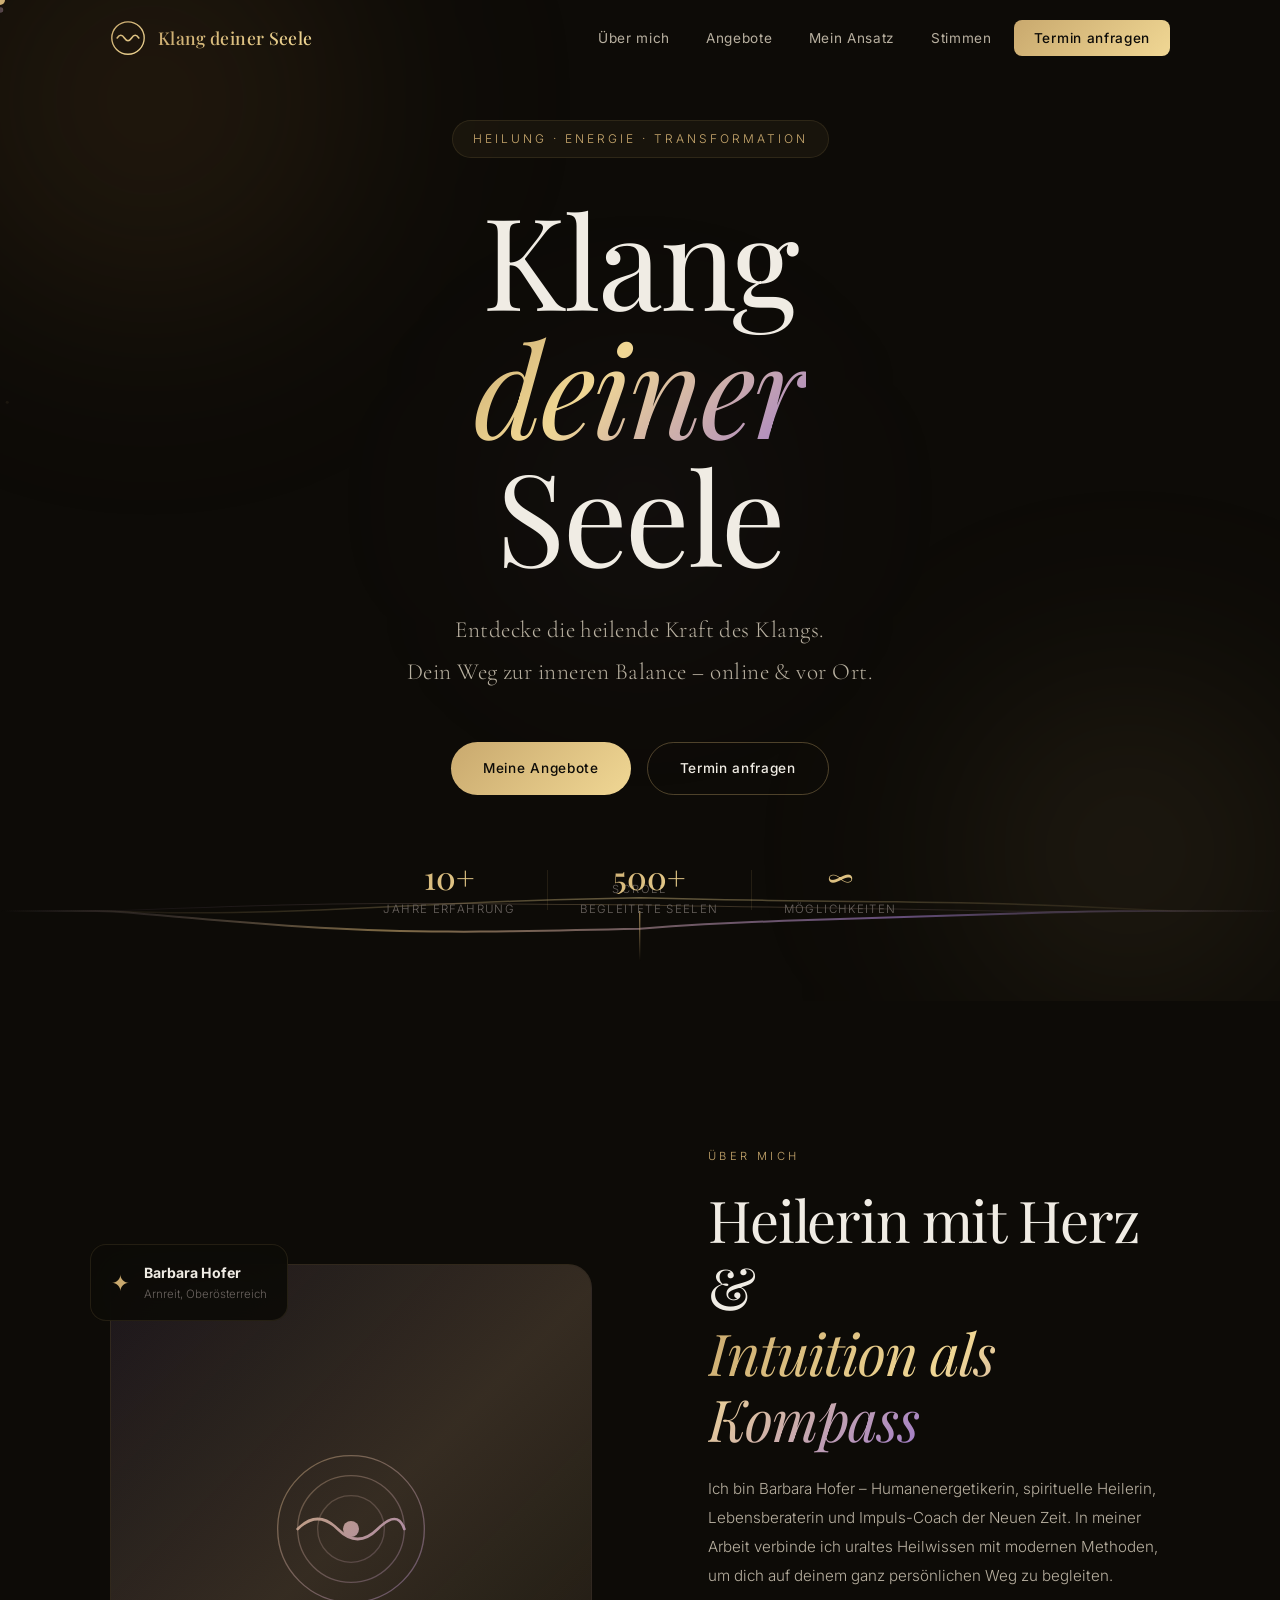
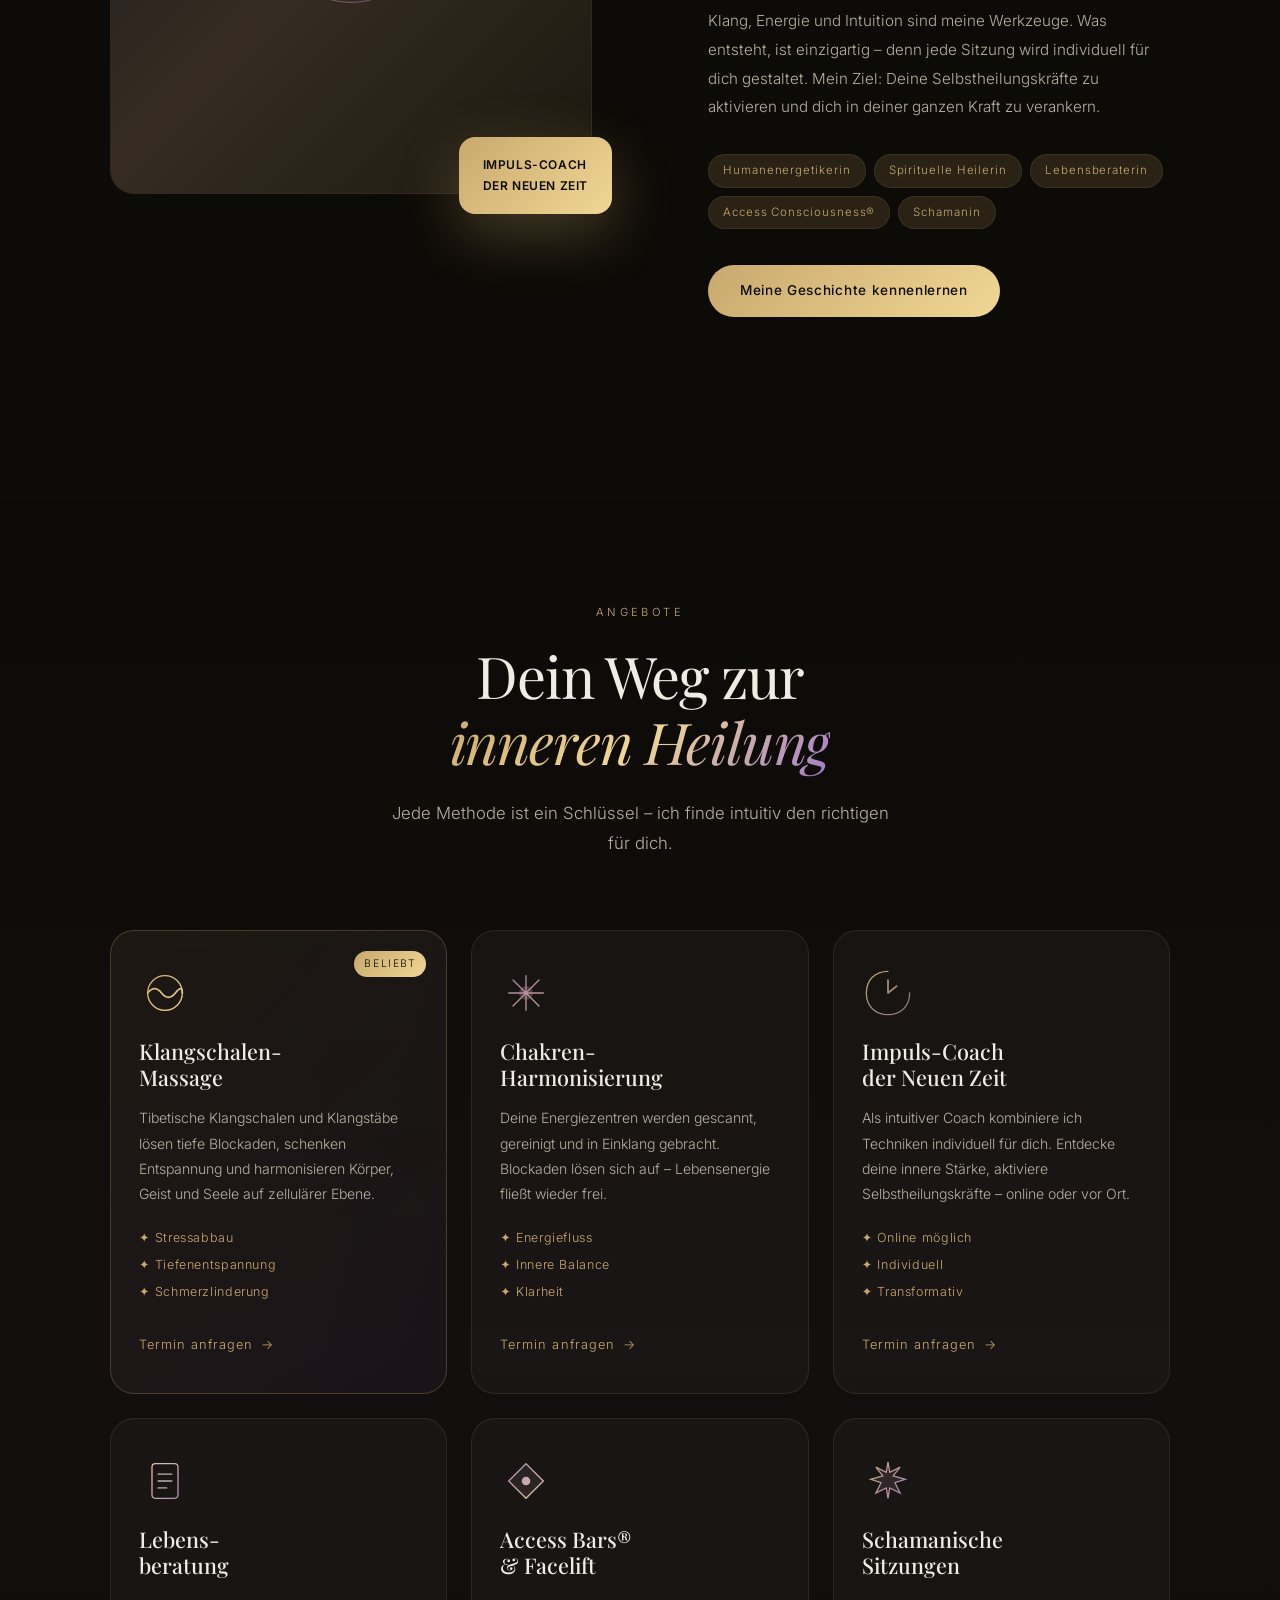
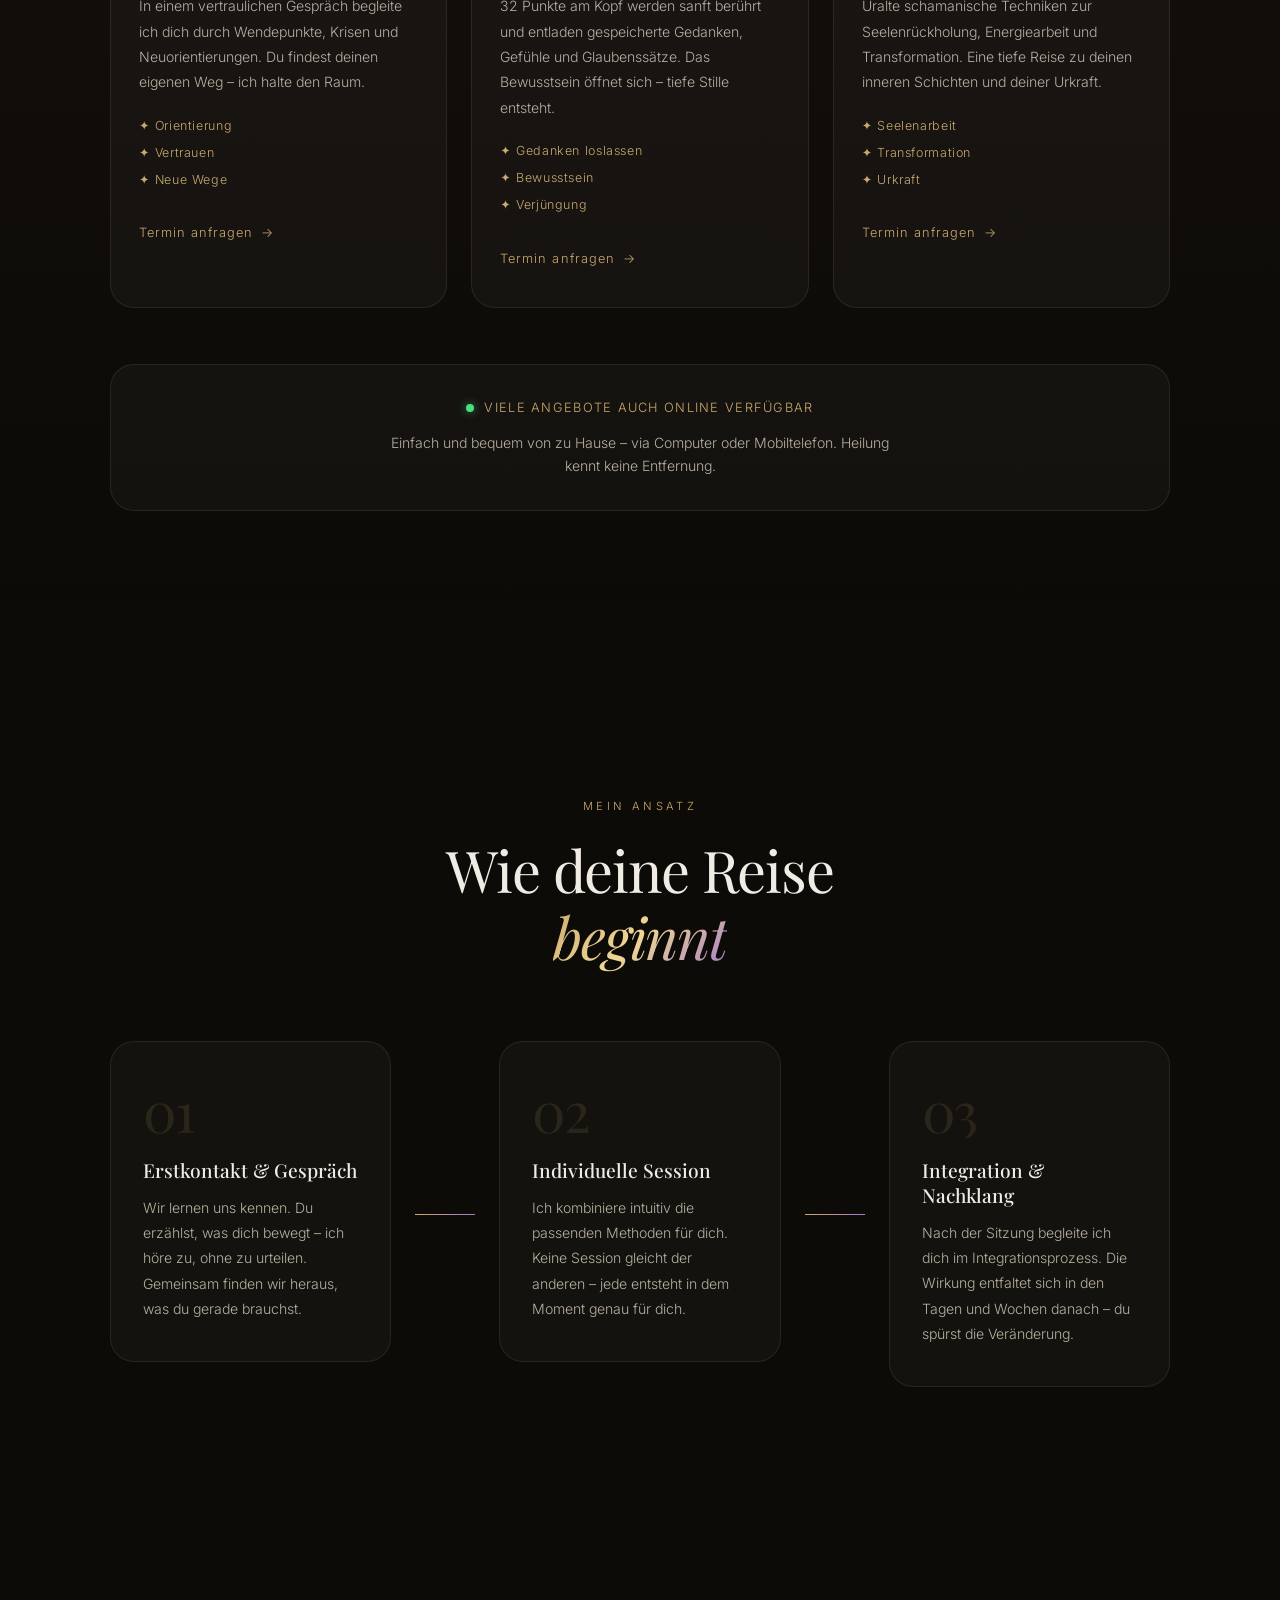
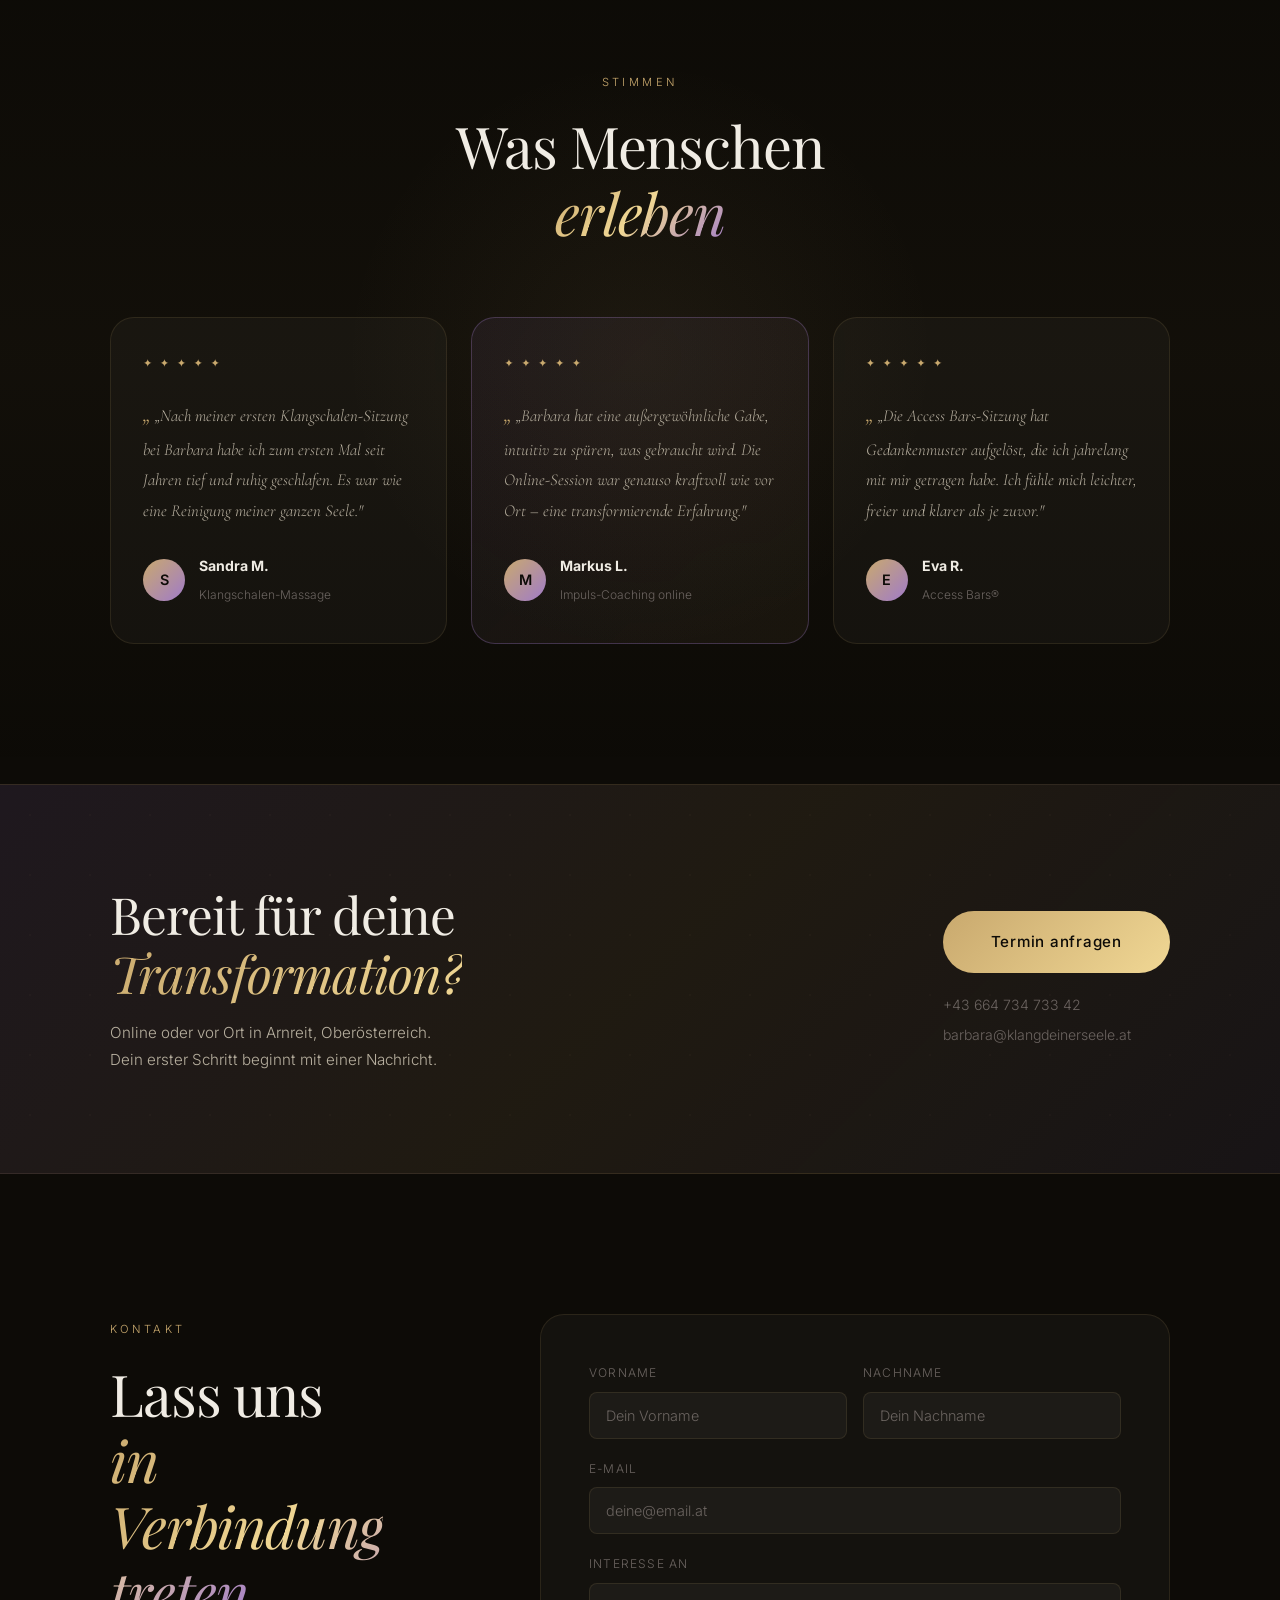
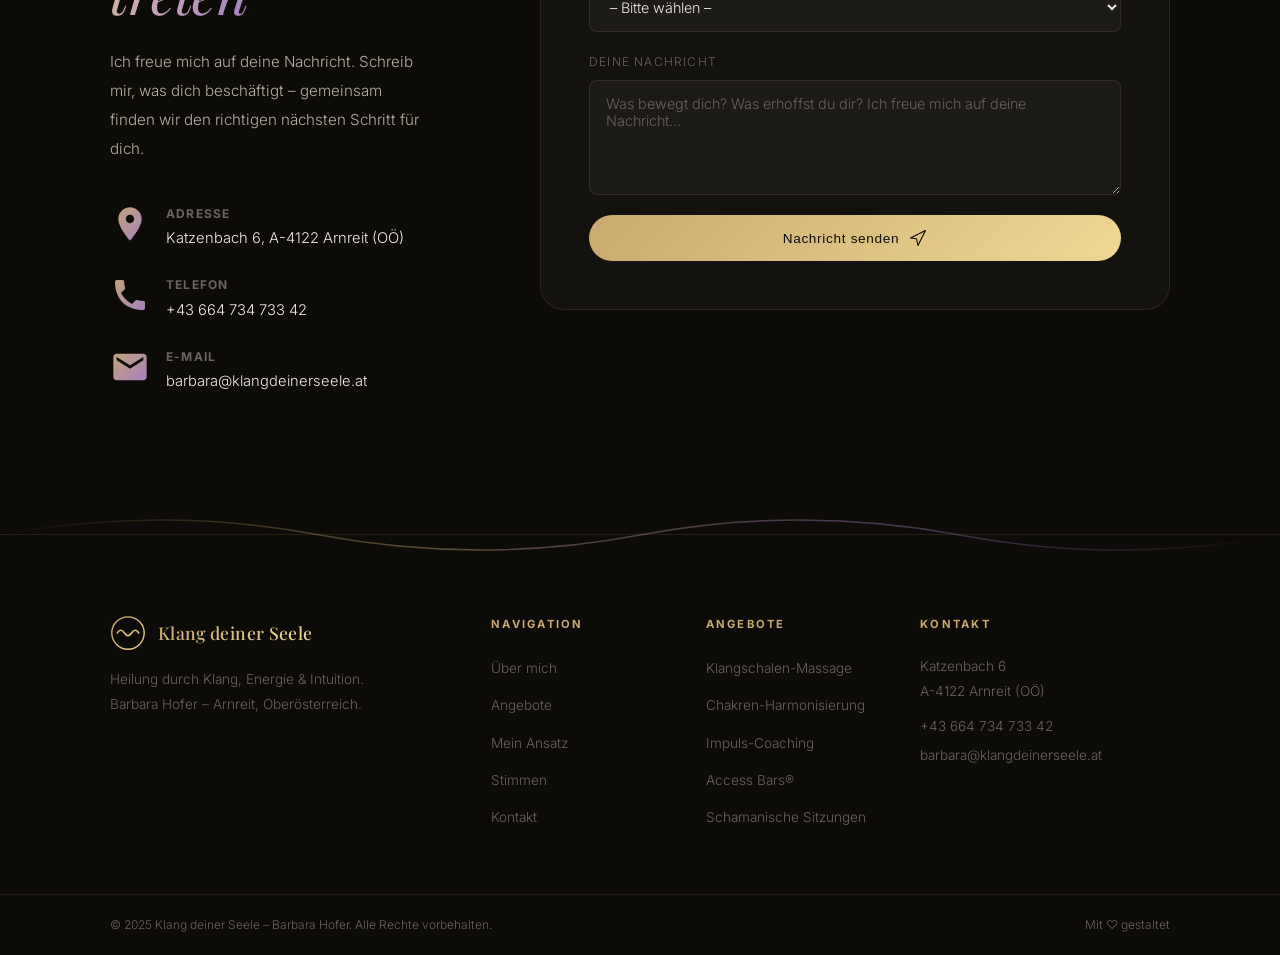
==== index.html @ bc639f00 "Initial launch: Klang deiner Seele – Premium Website Vollständig überarbeitete Website mit Premium-D" ====
<!DOCTYPE html>
<html lang="de">
<head>
  <meta charset="UTF-8" />
  <meta name="viewport" content="width=device-width, initial-scale=1.0" />
  <title>Klang deiner Seele – Barbara Hofer | Heilung durch Klang & Energie</title>
  <meta name="description" content="Barbara Hofer – Impuls-Coach der Neuen Zeit. Klangschalen-Massage, Energiearbeit, Chakren-Harmonisierung & schamanische Heilung in Arnreit (OÖ) – online & vor Ort." />
  <link rel="preconnect" href="https://fonts.googleapis.com">
  <link rel="preconnect" href="https://fonts.gstatic.com" crossorigin>
  <link href="https://fonts.googleapis.com/css2?family=Playfair+Display:ital,wght@0,400;0,500;0,600;0,700;1,400;1,500&family=Cormorant+Garamond:ital,wght@0,300;0,400;0,500;1,300;1,400&family=Inter:wght@300;400;500&display=swap" rel="stylesheet">
  <link rel="stylesheet" href="styles.css" />
</head>
<body>

  <!-- Custom Cursor -->
  <div class="cursor" id="cursor"></div>
  <div class="cursor-trail" id="cursorTrail"></div>

  <!-- Particle Canvas -->
  <canvas id="particleCanvas"></canvas>

  <!-- ═══════════════════ NAVIGATION ═══════════════════ -->
  <nav id="navbar">
    <div class="nav-inner">
      <a href="#hero" class="nav-logo">
        <span class="logo-icon">
          <svg viewBox="0 0 40 40" fill="none" xmlns="http://www.w3.org/2000/svg">
            <circle cx="20" cy="20" r="18" stroke="url(#goldGrad)" stroke-width="1.5"/>
            <path d="M8 20 Q12 14 16 20 Q20 26 24 20 Q28 14 32 20" stroke="url(#goldGrad)" stroke-width="1.8" fill="none" stroke-linecap="round"/>
            <defs>
              <linearGradient id="goldGrad" x1="0" y1="0" x2="40" y2="40" gradientUnits="userSpaceOnUse">
                <stop offset="0%" stop-color="#c9a96e"/>
                <stop offset="100%" stop-color="#f0d794"/>
              </linearGradient>
            </defs>
          </svg>
        </span>
        <span class="logo-text">Klang deiner Seele</span>
      </a>
      <button class="nav-toggle" id="navToggle" aria-label="Menu öffnen">
        <span></span><span></span><span></span>
      </button>
      <ul class="nav-links" id="navLinks">
        <li><a href="#about" class="nav-link">Über mich</a></li>
        <li><a href="#services" class="nav-link">Angebote</a></li>
        <li><a href="#approach" class="nav-link">Mein Ansatz</a></li>
        <li><a href="#testimonials" class="nav-link">Stimmen</a></li>
        <li><a href="#contact" class="nav-link nav-cta">Termin anfragen</a></li>
      </ul>
    </div>
  </nav>

  <!-- ═══════════════════ HERO ═══════════════════ -->
  <section id="hero">
    <div class="hero-bg-orbs">
      <div class="orb orb-1"></div>
      <div class="orb orb-2"></div>
      <div class="orb orb-3"></div>
    </div>

    <div class="hero-soundwave">
      <svg id="waveSvg" viewBox="0 0 1200 180" preserveAspectRatio="none" xmlns="http://www.w3.org/2000/svg">
        <path id="wave1" fill="none" stroke="url(#waveGrad1)" stroke-width="2" opacity="0.6"/>
        <path id="wave2" fill="none" stroke="url(#waveGrad2)" stroke-width="1.5" opacity="0.4"/>
        <path id="wave3" fill="none" stroke="url(#waveGrad3)" stroke-width="1" opacity="0.3"/>
        <defs>
          <linearGradient id="waveGrad1" x1="0%" y1="0%" x2="100%" y2="0%">
            <stop offset="0%" stop-color="#7b6d8d" stop-opacity="0"/>
            <stop offset="30%" stop-color="#c9a96e"/>
            <stop offset="70%" stop-color="#a07bc9"/>
            <stop offset="100%" stop-color="#7b6d8d" stop-opacity="0"/>
          </linearGradient>
          <linearGradient id="waveGrad2" x1="0%" y1="0%" x2="100%" y2="0%">
            <stop offset="0%" stop-color="#c9a96e" stop-opacity="0"/>
            <stop offset="50%" stop-color="#f0d794"/>
            <stop offset="100%" stop-color="#c9a96e" stop-opacity="0"/>
          </linearGradient>
          <linearGradient id="waveGrad3" x1="0%" y1="0%" x2="100%" y2="0%">
            <stop offset="0%" stop-color="#a07bc9" stop-opacity="0"/>
            <stop offset="50%" stop-color="#c9a96e"/>
            <stop offset="100%" stop-color="#a07bc9" stop-opacity="0"/>
          </linearGradient>
        </defs>
      </svg>
    </div>

    <div class="hero-content">
      <div class="hero-label reveal-up">Heilung · Energie · Transformation</div>
      <h1 class="hero-title">
        <span class="reveal-up delay-1">Klang</span>
        <span class="hero-title-em reveal-up delay-2"><em>deiner</em></span>
        <span class="reveal-up delay-3">Seele</span>
      </h1>
      <p class="hero-subtitle reveal-up delay-4">
        Entdecke die heilende Kraft des Klangs.<br>
        Dein Weg zur inneren Balance – online & vor Ort.
      </p>
      <div class="hero-actions reveal-up delay-5">
        <a href="#services" class="btn btn-primary">Meine Angebote</a>
        <a href="#contact" class="btn btn-ghost">Termin anfragen</a>
      </div>
      <div class="hero-meta reveal-up delay-6">
        <div class="hero-meta-item">
          <span class="meta-num">10+</span>
          <span class="meta-label">Jahre Erfahrung</span>
        </div>
        <div class="hero-divider"></div>
        <div class="hero-meta-item">
          <span class="meta-num">500+</span>
          <span class="meta-label">Begleitete Seelen</span>
        </div>
        <div class="hero-divider"></div>
        <div class="hero-meta-item">
          <span class="meta-num">∞</span>
          <span class="meta-label">Möglichkeiten</span>
        </div>
      </div>
    </div>

    <div class="hero-scroll">
      <span>Scroll</span>
      <div class="scroll-line"></div>
    </div>
  </section>

  <!-- ═══════════════════ ABOUT ═══════════════════ -->
  <section id="about">
    <div class="about-grid container">
      <div class="about-visual">
        <div class="about-image-frame">
          <div class="about-image-placeholder">
            <div class="image-symbol">
              <svg viewBox="0 0 120 120" fill="none" xmlns="http://www.w3.org/2000/svg">
                <circle cx="60" cy="60" r="55" stroke="url(#circleGrad)" stroke-width="1" opacity="0.5"/>
                <circle cx="60" cy="60" r="40" stroke="url(#circleGrad)" stroke-width="1" opacity="0.4"/>
                <circle cx="60" cy="60" r="25" stroke="url(#circleGrad)" stroke-width="1" opacity="0.3"/>
                <path d="M20 60 Q35 45 50 60 Q65 75 80 60 Q95 45 100 60" stroke="url(#circleGrad)" stroke-width="2" fill="none" stroke-linecap="round"/>
                <circle cx="60" cy="60" r="6" fill="url(#circleGrad)"/>
                <defs>
                  <linearGradient id="circleGrad" x1="0" y1="0" x2="120" y2="120" gradientUnits="userSpaceOnUse">
                    <stop offset="0%" stop-color="#c9a96e"/>
                    <stop offset="100%" stop-color="#a07bc9"/>
                  </linearGradient>
                </defs>
              </svg>
            </div>
          </div>
          <div class="about-badge">
            <span>Impuls-Coach</span>
            <span>der Neuen Zeit</span>
          </div>
        </div>
        <div class="about-floating-card">
          <div class="fc-icon">✦</div>
          <div class="fc-text">
            <strong>Barbara Hofer</strong>
            <span>Arnreit, Oberösterreich</span>
          </div>
        </div>
      </div>

      <div class="about-content">
        <div class="section-label reveal-left">Über mich</div>
        <h2 class="section-title reveal-left delay-1">
          Heilerin mit Herz &<br>
          <em>Intuition als Kompass</em>
        </h2>
        <div class="about-text reveal-left delay-2">
          <p>
            Ich bin Barbara Hofer – Humanenergetikerin, spirituelle Heilerin, Lebensberaterin und
            Impuls-Coach der Neuen Zeit. In meiner Arbeit verbinde ich uraltes Heilwissen mit
            modernen Methoden, um dich auf deinem ganz persönlichen Weg zu begleiten.
          </p>
          <p>
            Klang, Energie und Intuition sind meine Werkzeuge. Was entsteht, ist einzigartig –
            denn jede Sitzung wird individuell für dich gestaltet. Mein Ziel: Deine
            Selbstheilungskräfte zu aktivieren und dich in deiner ganzen Kraft zu verankern.
          </p>
        </div>
        <div class="about-tags reveal-left delay-3">
          <span class="tag">Humanenergetikerin</span>
          <span class="tag">Spirituelle Heilerin</span>
          <span class="tag">Lebensberaterin</span>
          <span class="tag">Access Consciousness®</span>
          <span class="tag">Schamanin</span>
        </div>
        <a href="#contact" class="btn btn-primary reveal-left delay-4">Meine Geschichte kennenlernen</a>
      </div>
    </div>
  </section>

  <!-- ═══════════════════ SERVICES ═══════════════════ -->
  <section id="services">
    <div class="container">
      <div class="section-header">
        <div class="section-label reveal-up">Angebote</div>
        <h2 class="section-title reveal-up delay-1">
          Dein Weg zur<br><em>inneren Heilung</em>
        </h2>
        <p class="section-desc reveal-up delay-2">
          Jede Methode ist ein Schlüssel – ich finde intuitiv den richtigen für dich.
        </p>
      </div>

      <div class="services-grid">

        <div class="service-card featured reveal-up delay-1">
          <div class="sc-glow"></div>
          <div class="sc-icon">
            <svg viewBox="0 0 60 60" fill="none"><circle cx="30" cy="30" r="20" stroke="url(#sg1)" stroke-width="1.5"/><path d="M10 30 Q18 20 26 30 Q34 40 42 30 Q50 20 50 30" stroke="url(#sg1)" stroke-width="2" fill="none" stroke-linecap="round"/><defs><linearGradient id="sg1" x1="0" y1="0" x2="60" y2="60" gradientUnits="userSpaceOnUse"><stop offset="0%" stop-color="#c9a96e"/><stop offset="100%" stop-color="#f0d794"/></linearGradient></defs></svg>
          </div>
          <div class="sc-tag">Beliebt</div>
          <h3>Klangschalen-<br>Massage</h3>
          <p>Tibetische Klangschalen und Klangstäbe lösen tiefe Blockaden, schenken Entspannung und harmonisieren Körper, Geist und Seele auf zellulärer Ebene.</p>
          <div class="sc-benefits">
            <span>✦ Stressabbau</span>
            <span>✦ Tiefenentspannung</span>
            <span>✦ Schmerzlinderung</span>
          </div>
          <a href="#contact" class="sc-link">Termin anfragen <span>→</span></a>
        </div>

        <div class="service-card reveal-up delay-2">
          <div class="sc-glow"></div>
          <div class="sc-icon">
            <svg viewBox="0 0 60 60" fill="none"><path d="M30 10 L30 50 M10 30 L50 30 M15 15 L45 45 M45 15 L15 45" stroke="url(#sg2)" stroke-width="1.5" stroke-linecap="round"/><circle cx="30" cy="30" r="8" fill="url(#sg2)" opacity="0.3"/><defs><linearGradient id="sg2" x1="0" y1="0" x2="60" y2="60" gradientUnits="userSpaceOnUse"><stop offset="0%" stop-color="#a07bc9"/><stop offset="100%" stop-color="#c9a96e"/></linearGradient></defs></svg>
          </div>
          <h3>Chakren-<br>Harmonisierung</h3>
          <p>Deine Energiezentren werden gescannt, gereinigt und in Einklang gebracht. Blockaden lösen sich auf – Lebensenergie fließt wieder frei.</p>
          <div class="sc-benefits">
            <span>✦ Energiefluss</span>
            <span>✦ Innere Balance</span>
            <span>✦ Klarheit</span>
          </div>
          <a href="#contact" class="sc-link">Termin anfragen <span>→</span></a>
        </div>

        <div class="service-card reveal-up delay-3">
          <div class="sc-glow"></div>
          <div class="sc-icon">
            <svg viewBox="0 0 60 60" fill="none"><path d="M30 5 C15 5 5 15 5 30 C5 45 15 55 30 55 C45 55 55 45 55 30" stroke="url(#sg3)" stroke-width="1.5" stroke-linecap="round"/><path d="M30 15 L30 30 L40 22" stroke="url(#sg3)" stroke-width="2" stroke-linecap="round" stroke-linejoin="round"/><defs><linearGradient id="sg3" x1="0" y1="0" x2="60" y2="60" gradientUnits="userSpaceOnUse"><stop offset="0%" stop-color="#c9a96e"/><stop offset="100%" stop-color="#7b6d8d"/></linearGradient></defs></svg>
          </div>
          <h3>Impuls-Coach<br>der Neuen Zeit</h3>
          <p>Als intuitiver Coach kombiniere ich Techniken individuell für dich. Entdecke deine innere Stärke, aktiviere Selbstheilungskräfte – online oder vor Ort.</p>
          <div class="sc-benefits">
            <span>✦ Online möglich</span>
            <span>✦ Individuell</span>
            <span>✦ Transformativ</span>
          </div>
          <a href="#contact" class="sc-link">Termin anfragen <span>→</span></a>
        </div>

        <div class="service-card reveal-up delay-2">
          <div class="sc-glow"></div>
          <div class="sc-icon">
            <svg viewBox="0 0 60 60" fill="none"><rect x="15" y="10" width="30" height="40" rx="4" stroke="url(#sg4)" stroke-width="1.5"/><path d="M22 22 L38 22 M22 30 L38 30 M22 38 L32 38" stroke="url(#sg4)" stroke-width="1.5" stroke-linecap="round"/><defs><linearGradient id="sg4" x1="0" y1="0" x2="60" y2="60" gradientUnits="userSpaceOnUse"><stop offset="0%" stop-color="#f0d794"/><stop offset="100%" stop-color="#a07bc9"/></linearGradient></defs></svg>
          </div>
          <h3>Lebens-<br>beratung</h3>
          <p>In einem vertraulichen Gespräch begleite ich dich durch Wendepunkte, Krisen und Neuorientierungen. Du findest deinen eigenen Weg – ich halte den Raum.</p>
          <div class="sc-benefits">
            <span>✦ Orientierung</span>
            <span>✦ Vertrauen</span>
            <span>✦ Neue Wege</span>
          </div>
          <a href="#contact" class="sc-link">Termin anfragen <span>→</span></a>
        </div>

        <div class="service-card reveal-up delay-3">
          <div class="sc-glow"></div>
          <div class="sc-icon">
            <svg viewBox="0 0 60 60" fill="none"><path d="M30 10 Q40 20 50 30 Q40 40 30 50 Q20 40 10 30 Q20 20 30 10Z" stroke="url(#sg5)" stroke-width="1.5" fill="url(#sg5)" fill-opacity="0.1"/><circle cx="30" cy="30" r="5" fill="url(#sg5)"/><defs><linearGradient id="sg5" x1="0" y1="0" x2="60" y2="60" gradientUnits="userSpaceOnUse"><stop offset="0%" stop-color="#a07bc9"/><stop offset="100%" stop-color="#f0d794"/></linearGradient></defs></svg>
          </div>
          <h3>Access Bars®<br>& Facelift</h3>
          <p>32 Punkte am Kopf werden sanft berührt und entladen gespeicherte Gedanken, Gefühle und Glaubenssätze. Das Bewusstsein öffnet sich – tiefe Stille entsteht.</p>
          <div class="sc-benefits">
            <span>✦ Gedanken loslassen</span>
            <span>✦ Bewusstsein</span>
            <span>✦ Verjüngung</span>
          </div>
          <a href="#contact" class="sc-link">Termin anfragen <span>→</span></a>
        </div>

        <div class="service-card reveal-up delay-4">
          <div class="sc-glow"></div>
          <div class="sc-icon">
            <svg viewBox="0 0 60 60" fill="none"><path d="M30 8 L32 20 L44 14 L36 24 L50 28 L38 32 L44 44 L32 38 L30 50 L28 38 L16 44 L22 32 L10 28 L24 24 L16 14 L28 20 Z" stroke="url(#sg6)" stroke-width="1.5" fill="url(#sg6)" fill-opacity="0.15"/><defs><linearGradient id="sg6" x1="0" y1="0" x2="60" y2="60" gradientUnits="userSpaceOnUse"><stop offset="0%" stop-color="#c9a96e"/><stop offset="100%" stop-color="#a07bc9"/></linearGradient></defs></svg>
          </div>
          <h3>Schamanische<br>Sitzungen</h3>
          <p>Uralte schamanische Techniken zur Seelenrückholung, Energiearbeit und Transformation. Eine tiefe Reise zu deinen inneren Schichten und deiner Urkraft.</p>
          <div class="sc-benefits">
            <span>✦ Seelenarbeit</span>
            <span>✦ Transformation</span>
            <span>✦ Urkraft</span>
          </div>
          <a href="#contact" class="sc-link">Termin anfragen <span>→</span></a>
        </div>

      </div>

      <div class="services-online reveal-up">
        <div class="online-badge">
          <div class="online-dot"></div>
          <span>Viele Angebote auch online verfügbar</span>
        </div>
        <p>Einfach und bequem von zu Hause – via Computer oder Mobiltelefon. Heilung kennt keine Entfernung.</p>
      </div>
    </div>
  </section>

  <!-- ═══════════════════ APPROACH ═══════════════════ -->
  <section id="approach">
    <div class="container">
      <div class="section-header">
        <div class="section-label reveal-up">Mein Ansatz</div>
        <h2 class="section-title reveal-up delay-1">
          Wie deine Reise<br><em>beginnt</em>
        </h2>
      </div>
      <div class="steps-grid">
        <div class="step reveal-up delay-1">
          <div class="step-num">01</div>
          <div class="step-content">
            <h3>Erstkontakt & Gespräch</h3>
            <p>Wir lernen uns kennen. Du erzählst, was dich bewegt – ich höre zu, ohne zu urteilen. Gemeinsam finden wir heraus, was du gerade brauchst.</p>
          </div>
        </div>
        <div class="step-line reveal-up delay-1"></div>
        <div class="step reveal-up delay-2">
          <div class="step-num">02</div>
          <div class="step-content">
            <h3>Individuelle Session</h3>
            <p>Ich kombiniere intuitiv die passenden Methoden für dich. Keine Session gleicht der anderen – jede entsteht in dem Moment genau für dich.</p>
          </div>
        </div>
        <div class="step-line reveal-up delay-2"></div>
        <div class="step reveal-up delay-3">
          <div class="step-num">03</div>
          <div class="step-content">
            <h3>Integration & Nachklang</h3>
            <p>Nach der Sitzung begleite ich dich im Integrationsprozess. Die Wirkung entfaltet sich in den Tagen und Wochen danach – du spürst die Veränderung.</p>
          </div>
        </div>
      </div>
    </div>
  </section>

  <!-- ═══════════════════ TESTIMONIALS ═══════════════════ -->
  <section id="testimonials">
    <div class="testi-bg-glow"></div>
    <div class="container">
      <div class="section-header">
        <div class="section-label reveal-up">Stimmen</div>
        <h2 class="section-title reveal-up delay-1">
          Was Menschen<br><em>erleben</em>
        </h2>
      </div>

      <div class="testi-grid">
        <div class="testi-card reveal-up delay-1">
          <div class="testi-stars">✦ ✦ ✦ ✦ ✦</div>
          <blockquote>
            „Nach meiner ersten Klangschalen-Sitzung bei Barbara habe ich zum ersten Mal seit Jahren tief und ruhig geschlafen. Es war wie eine Reinigung meiner ganzen Seele."
          </blockquote>
          <div class="testi-author">
            <div class="testi-avatar">S</div>
            <div>
              <strong>Sandra M.</strong>
              <span>Klangschalen-Massage</span>
            </div>
          </div>
        </div>

        <div class="testi-card featured reveal-up delay-2">
          <div class="testi-stars">✦ ✦ ✦ ✦ ✦</div>
          <blockquote>
            „Barbara hat eine außergewöhnliche Gabe, intuitiv zu spüren, was gebraucht wird. Die Online-Session war genauso kraftvoll wie vor Ort – eine transformierende Erfahrung."
          </blockquote>
          <div class="testi-author">
            <div class="testi-avatar">M</div>
            <div>
              <strong>Markus L.</strong>
              <span>Impuls-Coaching online</span>
            </div>
          </div>
        </div>

        <div class="testi-card reveal-up delay-3">
          <div class="testi-stars">✦ ✦ ✦ ✦ ✦</div>
          <blockquote>
            „Die Access Bars-Sitzung hat Gedankenmuster aufgelöst, die ich jahrelang mit mir getragen habe. Ich fühle mich leichter, freier und klarer als je zuvor."
          </blockquote>
          <div class="testi-author">
            <div class="testi-avatar">E</div>
            <div>
              <strong>Eva R.</strong>
              <span>Access Bars®</span>
            </div>
          </div>
        </div>
      </div>
    </div>
  </section>

  <!-- ═══════════════════ CTA BAND ═══════════════════ -->
  <section id="cta-band">
    <div class="cta-inner container">
      <div class="cta-text reveal-up">
        <h2>Bereit für deine<br><em>Transformation?</em></h2>
        <p>Online oder vor Ort in Arnreit, Oberösterreich.<br>Dein erster Schritt beginnt mit einer Nachricht.</p>
      </div>
      <div class="cta-actions reveal-up delay-2">
        <a href="#contact" class="btn btn-primary btn-large">Termin anfragen</a>
        <div class="cta-contact-info">
          <a href="tel:+436647347 3342">+43 664 734 733 42</a>
          <a href="mailto:barbara@klangdeinerseele.at">barbara@klangdeinerseele.at</a>
        </div>
      </div>
    </div>
  </section>

  <!-- ═══════════════════ CONTACT ═══════════════════ -->
  <section id="contact">
    <div class="container">
      <div class="contact-grid">
        <div class="contact-info">
          <div class="section-label reveal-left">Kontakt</div>
          <h2 class="section-title reveal-left delay-1">
            Lass uns<br><em>in Verbindung treten</em>
          </h2>
          <p class="reveal-left delay-2">
            Ich freue mich auf deine Nachricht. Schreib mir, was dich beschäftigt –
            gemeinsam finden wir den richtigen nächsten Schritt für dich.
          </p>
          <div class="contact-details reveal-left delay-3">
            <div class="cd-item">
              <div class="cd-icon">
                <svg viewBox="0 0 24 24" fill="none"><path d="M12 2C8.13 2 5 5.13 5 9c0 5.25 7 13 7 13s7-7.75 7-13c0-3.87-3.13-7-7-7zm0 9.5c-1.38 0-2.5-1.12-2.5-2.5S10.62 6.5 12 6.5s2.5 1.12 2.5 2.5S13.38 11.5 12 11.5z" fill="url(#iconGrad1)"/><defs><linearGradient id="iconGrad1" x1="0" y1="0" x2="24" y2="24" gradientUnits="userSpaceOnUse"><stop offset="0%" stop-color="#c9a96e"/><stop offset="100%" stop-color="#a07bc9"/></linearGradient></defs></svg>
              </div>
              <div>
                <strong>Adresse</strong>
                <span>Katzenbach 6, A-4122 Arnreit (OÖ)</span>
              </div>
            </div>
            <div class="cd-item">
              <div class="cd-icon">
                <svg viewBox="0 0 24 24" fill="none"><path d="M6.62 10.79a15.05 15.05 0 0 0 6.59 6.59l2.2-2.2a1 1 0 0 1 1.01-.24c1.12.37 2.33.57 3.58.57a1 1 0 0 1 1 1V20a1 1 0 0 1-1 1C9.61 21 3 14.39 3 4a1 1 0 0 1 1-1h3.5a1 1 0 0 1 1 1c0 1.25.2 2.46.57 3.58a1 1 0 0 1-.24 1.01l-2.21 2.2z" fill="url(#iconGrad2)"/><defs><linearGradient id="iconGrad2" x1="0" y1="0" x2="24" y2="24" gradientUnits="userSpaceOnUse"><stop offset="0%" stop-color="#c9a96e"/><stop offset="100%" stop-color="#a07bc9"/></linearGradient></defs></svg>
              </div>
              <div>
                <strong>Telefon</strong>
                <a href="tel:+4366473473342">+43 664 734 733 42</a>
              </div>
            </div>
            <div class="cd-item">
              <div class="cd-icon">
                <svg viewBox="0 0 24 24" fill="none"><path d="M20 4H4c-1.1 0-2 .9-2 2v12c0 1.1.9 2 2 2h16c1.1 0 2-.9 2-2V6c0-1.1-.9-2-2-2zm0 4l-8 5-8-5V6l8 5 8-5v2z" fill="url(#iconGrad3)"/><defs><linearGradient id="iconGrad3" x1="0" y1="0" x2="24" y2="24" gradientUnits="userSpaceOnUse"><stop offset="0%" stop-color="#c9a96e"/><stop offset="100%" stop-color="#a07bc9"/></linearGradient></defs></svg>
              </div>
              <div>
                <strong>E-Mail</strong>
                <a href="mailto:barbara@klangdeinerseele.at">barbara@klangdeinerseele.at</a>
              </div>
            </div>
          </div>
        </div>

        <div class="contact-form-wrap reveal-right delay-1">
          <form class="contact-form" id="contactForm">
            <div class="form-row">
              <div class="form-group">
                <label for="fname">Vorname</label>
                <input type="text" id="fname" name="fname" placeholder="Dein Vorname" required />
              </div>
              <div class="form-group">
                <label for="lname">Nachname</label>
                <input type="text" id="lname" name="lname" placeholder="Dein Nachname" required />
              </div>
            </div>
            <div class="form-group">
              <label for="email">E-Mail</label>
              <input type="email" id="email" name="email" placeholder="deine@email.at" required />
            </div>
            <div class="form-group">
              <label for="service">Interesse an</label>
              <select id="service" name="service">
                <option value="">– Bitte wählen –</option>
                <option>Klangschalen-Massage</option>
                <option>Chakren-Harmonisierung</option>
                <option>Impuls-Coaching</option>
                <option>Lebensberatung</option>
                <option>Access Bars® / Facelift</option>
                <option>Schamanische Sitzung</option>
                <option>Ich bin offen für Empfehlungen</option>
              </select>
            </div>
            <div class="form-group">
              <label for="message">Deine Nachricht</label>
              <textarea id="message" name="message" rows="5" placeholder="Was bewegt dich? Was erhoffst du dir? Ich freue mich auf deine Nachricht…" required></textarea>
            </div>
            <button type="submit" class="btn btn-primary btn-full">
              <span>Nachricht senden</span>
              <svg viewBox="0 0 24 24" fill="none"><path d="M2 12L22 2L12 22L10 13L2 12Z" stroke="currentColor" stroke-width="1.5" stroke-linejoin="round"/></svg>
            </button>
          </form>
        </div>
      </div>
    </div>
  </section>

  <!-- ═══════════════════ FOOTER ═══════════════════ -->
  <footer id="footer">
    <div class="footer-wave">
      <svg viewBox="0 0 1440 60" preserveAspectRatio="none" fill="none" xmlns="http://www.w3.org/2000/svg">
        <path d="M0 30 Q180 0 360 30 Q540 60 720 30 Q900 0 1080 30 Q1260 60 1440 30" stroke="url(#footerWave)" stroke-width="1.5" fill="none" opacity="0.4"/>
        <defs>
          <linearGradient id="footerWave" x1="0" y1="0" x2="1440" y2="0" gradientUnits="userSpaceOnUse">
            <stop offset="0%" stop-color="#c9a96e" stop-opacity="0"/>
            <stop offset="30%" stop-color="#c9a96e"/>
            <stop offset="70%" stop-color="#a07bc9"/>
            <stop offset="100%" stop-color="#a07bc9" stop-opacity="0"/>
          </linearGradient>
        </defs>
      </svg>
    </div>
    <div class="footer-inner container">
      <div class="footer-brand">
        <a href="#hero" class="nav-logo">
          <span class="logo-icon">
            <svg viewBox="0 0 40 40" fill="none" xmlns="http://www.w3.org/2000/svg">
              <circle cx="20" cy="20" r="18" stroke="url(#goldGrad2)" stroke-width="1.5"/>
              <path d="M8 20 Q12 14 16 20 Q20 26 24 20 Q28 14 32 20" stroke="url(#goldGrad2)" stroke-width="1.8" fill="none" stroke-linecap="round"/>
              <defs>
                <linearGradient id="goldGrad2" x1="0" y1="0" x2="40" y2="40" gradientUnits="userSpaceOnUse">
                  <stop offset="0%" stop-color="#c9a96e"/>
                  <stop offset="100%" stop-color="#f0d794"/>
                </linearGradient>
              </defs>
            </svg>
          </span>
          <span class="logo-text">Klang deiner Seele</span>
        </a>
        <p>Heilung durch Klang, Energie & Intuition.<br>Barbara Hofer – Arnreit, Oberösterreich.</p>
      </div>
      <div class="footer-links">
        <h4>Navigation</h4>
        <ul>
          <li><a href="#about">Über mich</a></li>
          <li><a href="#services">Angebote</a></li>
          <li><a href="#approach">Mein Ansatz</a></li>
          <li><a href="#testimonials">Stimmen</a></li>
          <li><a href="#contact">Kontakt</a></li>
        </ul>
      </div>
      <div class="footer-links">
        <h4>Angebote</h4>
        <ul>
          <li><a href="#services">Klangschalen-Massage</a></li>
          <li><a href="#services">Chakren-Harmonisierung</a></li>
          <li><a href="#services">Impuls-Coaching</a></li>
          <li><a href="#services">Access Bars®</a></li>
          <li><a href="#services">Schamanische Sitzungen</a></li>
        </ul>
      </div>
      <div class="footer-contact">
        <h4>Kontakt</h4>
        <p>Katzenbach 6<br>A-4122 Arnreit (OÖ)</p>
        <a href="tel:+4366473473342">+43 664 734 733 42</a>
        <a href="mailto:barbara@klangdeinerseele.at">barbara@klangdeinerseele.at</a>
      </div>
    </div>
    <div class="footer-bottom">
      <div class="container">
        <span>© 2025 Klang deiner Seele – Barbara Hofer. Alle Rechte vorbehalten.</span>
        <span>Mit ♡ gestaltet</span>
      </div>
    </div>
  </footer>

  <script src="script.js"></script>
</body>
</html>
---- styles.css ----
/* ═══════════════════════════════════════════════════════════
   KLANG DEINER SEELE – Premium Design System
   Barbara Hofer | Arnreit, OÖ
   ═══════════════════════════════════════════════════════════ */

/* ── Reset & Base ── */
*, *::before, *::after { box-sizing: border-box; margin: 0; padding: 0; }

:root {
  --bg-deep:       #0d0b07;
  --bg-mid:        #16120a;
  --bg-card:       rgba(255,248,235,0.03);
  --bg-card-hover: rgba(255,248,235,0.06);
  --gold:          #c9a96e;
  --gold-light:    #f0d794;
  --gold-dim:      rgba(201,169,110,0.15);
  --purple:        #a07bc9;
  --purple-dim:    rgba(160,123,201,0.15);
  --purple-dark:   #7b6d8d;
  --text-primary:  #f0ece4;
  --text-secondary:#b8b0a0;
  --text-muted:    #6b6460;
  --border:        rgba(201,169,110,0.12);
  --border-hover:  rgba(201,169,110,0.35);
  --radius-sm:     8px;
  --radius-md:     16px;
  --radius-lg:     24px;
  --radius-xl:     40px;
  --shadow-gold:   0 0 40px rgba(201,169,110,0.15);
  --shadow-purple: 0 0 40px rgba(160,123,201,0.15);
  --font-display:  'Playfair Display', Georgia, serif;
  --font-body:     'Inter', system-ui, sans-serif;
  --font-elegant:  'Cormorant Garamond', Georgia, serif;
  --ease-smooth:   cubic-bezier(0.4, 0, 0.2, 1);
  --ease-spring:   cubic-bezier(0.34, 1.56, 0.64, 1);
  --ease-out:      cubic-bezier(0.0, 0.0, 0.2, 1);
}

html { scroll-behavior: smooth; font-size: 16px; }

body {
  background: var(--bg-deep);
  color: var(--text-primary);
  font-family: var(--font-body);
  font-weight: 300;
  line-height: 1.7;
  overflow-x: hidden;
  cursor: none;
}

::selection { background: var(--gold-dim); color: var(--gold-light); }

/* ── Scrollbar ── */
::-webkit-scrollbar { width: 6px; }
::-webkit-scrollbar-track { background: var(--bg-deep); }
::-webkit-scrollbar-thumb { background: linear-gradient(180deg, var(--gold), var(--purple)); border-radius: 3px; }

/* ── Container ── */
.container { max-width: 1180px; margin: 0 auto; padding: 0 clamp(20px, 5vw, 60px); }

/* ══════════════════════════════════════════
   CUSTOM CURSOR
══════════════════════════════════════════ */
.cursor {
  width: 10px; height: 10px;
  background: var(--gold);
  border-radius: 50%;
  position: fixed; top: 0; left: 0;
  pointer-events: none;
  z-index: 9999;
  transform: translate(-50%, -50%);
  transition: transform 0.1s var(--ease-smooth), background 0.3s, width 0.3s var(--ease-spring), height 0.3s var(--ease-spring);
  mix-blend-mode: screen;
}
.cursor.hover {
  width: 40px; height: 40px;
  background: transparent;
  border: 1.5px solid var(--gold);
}
.cursor-trail {
  width: 32px; height: 32px;
  border: 1px solid rgba(201,169,110,0.4);
  border-radius: 50%;
  position: fixed; top: 0; left: 0;
  pointer-events: none;
  z-index: 9998;
  transform: translate(-50%, -50%);
  transition: transform 0.18s var(--ease-smooth);
}

/* ══════════════════════════════════════════
   PARTICLE CANVAS
══════════════════════════════════════════ */
#particleCanvas {
  position: fixed; top: 0; left: 0;
  width: 100%; height: 100%;
  z-index: 0;
  pointer-events: none;
  opacity: 0.5;
}

/* ══════════════════════════════════════════
   NAVIGATION
══════════════════════════════════════════ */
#navbar {
  position: fixed; top: 0; left: 0; right: 0;
  z-index: 1000;
  padding: 20px 0;
  transition: all 0.5s var(--ease-smooth);
}
#navbar.scrolled {
  padding: 12px 0;
  background: rgba(13,11,7,0.88);
  backdrop-filter: blur(20px);
  -webkit-backdrop-filter: blur(20px);
  border-bottom: 1px solid var(--border);
}
.nav-inner {
  max-width: 1180px;
  margin: 0 auto;
  padding: 0 clamp(20px, 5vw, 60px);
  display: flex;
  align-items: center;
  justify-content: space-between;
  gap: 32px;
}
.nav-logo {
  display: flex; align-items: center; gap: 12px;
  text-decoration: none; color: var(--text-primary);
  flex-shrink: 0;
}
.logo-icon { width: 36px; height: 36px; flex-shrink: 0; }
.logo-text {
  font-family: var(--font-display);
  font-size: 1.1rem;
  font-weight: 500;
  letter-spacing: 0.02em;
  background: linear-gradient(135deg, var(--gold), var(--gold-light));
  -webkit-background-clip: text;
  -webkit-text-fill-color: transparent;
  background-clip: text;
}
.nav-links {
  display: flex; align-items: center; gap: 8px;
  list-style: none;
}
.nav-link {
  text-decoration: none;
  color: var(--text-secondary);
  font-size: 0.85rem;
  font-weight: 400;
  letter-spacing: 0.05em;
  padding: 8px 14px;
  border-radius: var(--radius-sm);
  transition: color 0.3s, background 0.3s;
  position: relative;
}
.nav-link::after {
  content: '';
  position: absolute; bottom: 4px; left: 50%; transform: translateX(-50%);
  width: 0; height: 1px;
  background: var(--gold);
  transition: width 0.3s var(--ease-smooth);
}
.nav-link:hover { color: var(--text-primary); }
.nav-link:hover::after { width: 20px; }
.nav-link.nav-cta {
  background: linear-gradient(135deg, var(--gold), var(--gold-light));
  color: var(--bg-deep) !important;
  font-weight: 500;
  padding: 10px 20px;
  -webkit-text-fill-color: var(--bg-deep);
}
.nav-link.nav-cta::after { display: none; }
.nav-link.nav-cta:hover { opacity: 0.9; transform: translateY(-1px); }
.nav-toggle {
  display: none;
  flex-direction: column; gap: 5px;
  background: none; border: none; cursor: none;
  padding: 6px;
}
.nav-toggle span {
  display: block; width: 22px; height: 1.5px;
  background: var(--text-primary);
  transition: all 0.3s;
}

/* ══════════════════════════════════════════
   HERO
══════════════════════════════════════════ */
#hero {
  position: relative;
  min-height: 100vh;
  display: flex; align-items: center; justify-content: center;
  overflow: hidden;
  z-index: 1;
}

/* Orbs */
.hero-bg-orbs { position: absolute; inset: 0; pointer-events: none; }
.orb {
  position: absolute;
  border-radius: 50%;
  filter: blur(100px);
  animation: orbFloat 8s ease-in-out infinite;
}
.orb-1 {
  width: 600px; height: 600px;
  top: -200px; left: -150px;
  background: radial-gradient(circle, rgba(180,120,60,0.18) 0%, transparent 70%);
  animation-delay: 0s;
}
.orb-2 {
  width: 500px; height: 500px;
  bottom: -100px; right: -100px;
  background: radial-gradient(circle, rgba(201,169,110,0.14) 0%, transparent 70%);
  animation-delay: -3s;
}
.orb-3 {
  width: 400px; height: 400px;
  top: 50%; left: 50%; transform: translate(-50%, -50%);
  background: radial-gradient(circle, rgba(160,123,201,0.07) 0%, transparent 70%);
  animation-delay: -6s;
}
@keyframes orbFloat {
  0%, 100% { transform: translate(0, 0) scale(1); }
  33%       { transform: translate(30px, -30px) scale(1.05); }
  66%       { transform: translate(-20px, 20px) scale(0.97); }
}
.orb-3 { animation-name: orbFloat3; }
@keyframes orbFloat3 {
  0%, 100% { transform: translate(-50%, -50%) scale(1); }
  50%       { transform: translate(calc(-50% + 20px), calc(-50% - 20px)) scale(1.08); }
}

/* Sound Wave */
.hero-soundwave {
  position: absolute; bottom: 0; left: 0; right: 0;
  height: 180px;
  pointer-events: none;
}
.hero-soundwave svg { width: 100%; height: 100%; }

/* Hero Content */
.hero-content {
  position: relative; z-index: 2;
  text-align: center;
  padding: 120px 20px 80px;
  max-width: 820px;
}
.hero-label {
  display: inline-block;
  font-size: 0.75rem;
  letter-spacing: 0.25em;
  text-transform: uppercase;
  color: var(--gold);
  border: 1px solid var(--border);
  padding: 8px 20px;
  border-radius: var(--radius-xl);
  margin-bottom: 36px;
  background: rgba(201,169,110,0.06);
}
.hero-title {
  font-family: var(--font-display);
  font-size: clamp(4rem, 10vw, 9rem);
  font-weight: 400;
  line-height: 1.0;
  letter-spacing: -0.02em;
  display: flex;
  flex-direction: column;
  align-items: center;
  gap: 0;
  margin-bottom: 32px;
}
.hero-title span { display: block; }
.hero-title-em { font-style: italic; }
.hero-title em {
  font-style: italic;
  background: linear-gradient(135deg, var(--gold) 0%, var(--gold-light) 40%, var(--purple) 100%);
  -webkit-background-clip: text;
  -webkit-text-fill-color: transparent;
  background-clip: text;
}
.hero-subtitle {
  font-family: var(--font-elegant);
  font-size: clamp(1.1rem, 2.5vw, 1.45rem);
  font-weight: 300;
  color: var(--text-secondary);
  margin-bottom: 48px;
  letter-spacing: 0.02em;
  line-height: 1.8;
}
.hero-actions {
  display: flex; gap: 16px; justify-content: center; flex-wrap: wrap;
  margin-bottom: 64px;
}
.hero-meta {
  display: flex; align-items: center; gap: 32px;
  justify-content: center;
  flex-wrap: wrap;
}
.hero-meta-item { text-align: center; }
.meta-num {
  display: block;
  font-family: var(--font-display);
  font-size: 2rem;
  font-weight: 500;
  background: linear-gradient(135deg, var(--gold), var(--gold-light));
  -webkit-background-clip: text;
  -webkit-text-fill-color: transparent;
  background-clip: text;
  line-height: 1.1;
}
.meta-label {
  font-size: 0.72rem;
  letter-spacing: 0.12em;
  text-transform: uppercase;
  color: var(--text-muted);
}
.hero-divider { width: 1px; height: 40px; background: var(--border); }

/* Scroll indicator */
.hero-scroll {
  position: absolute; bottom: 40px; left: 50%; transform: translateX(-50%);
  display: flex; flex-direction: column; align-items: center; gap: 12px;
  color: var(--text-muted); font-size: 0.7rem; letter-spacing: 0.2em;
  text-transform: uppercase;
  animation: scrollBounce 2s ease-in-out infinite;
}
.scroll-line {
  width: 1px; height: 50px;
  background: linear-gradient(180deg, var(--gold), transparent);
}
@keyframes scrollBounce {
  0%, 100% { transform: translateX(-50%) translateY(0); }
  50%       { transform: translateX(-50%) translateY(8px); }
}

/* ══════════════════════════════════════════
   BUTTONS
══════════════════════════════════════════ */
.btn {
  display: inline-flex; align-items: center; gap: 10px;
  padding: 14px 32px;
  border-radius: var(--radius-xl);
  font-size: 0.85rem;
  font-weight: 500;
  letter-spacing: 0.05em;
  text-decoration: none;
  border: none; cursor: none;
  transition: all 0.35s var(--ease-smooth);
  position: relative; overflow: hidden;
}
.btn::before {
  content: '';
  position: absolute; inset: 0;
  background: rgba(255,255,255,0.1);
  transform: translateX(-100%);
  transition: transform 0.4s var(--ease-smooth);
}
.btn:hover::before { transform: translateX(0); }
.btn-primary {
  background: linear-gradient(135deg, var(--gold), var(--gold-light));
  color: var(--bg-deep);
}
.btn-primary:hover { transform: translateY(-2px); box-shadow: 0 12px 40px rgba(201,169,110,0.35); }
.btn-ghost {
  background: transparent;
  color: var(--text-primary);
  border: 1px solid var(--border-hover);
}
.btn-ghost:hover { border-color: var(--gold); color: var(--gold); transform: translateY(-2px); }
.btn-large { padding: 18px 48px; font-size: 0.95rem; }
.btn-full { width: 100%; justify-content: center; }
.btn svg { width: 18px; height: 18px; flex-shrink: 0; }

/* ══════════════════════════════════════════
   SECTION LABELS & TITLES
══════════════════════════════════════════ */
.section-label {
  display: inline-block;
  font-size: 0.7rem;
  letter-spacing: 0.3em;
  text-transform: uppercase;
  color: var(--gold);
  margin-bottom: 20px;
}
.section-title {
  font-family: var(--font-display);
  font-size: clamp(2.2rem, 5vw, 3.6rem);
  font-weight: 400;
  line-height: 1.15;
  letter-spacing: -0.02em;
  color: var(--text-primary);
  margin-bottom: 24px;
}
.section-title em {
  font-style: italic;
  background: linear-gradient(135deg, var(--gold) 0%, var(--gold-light) 50%, var(--purple) 100%);
  -webkit-background-clip: text;
  -webkit-text-fill-color: transparent;
  background-clip: text;
}
.section-desc {
  font-size: 1.05rem;
  color: var(--text-secondary);
  max-width: 520px;
  margin: 0 auto;
  line-height: 1.8;
}
.section-header { text-align: center; margin-bottom: 72px; }

/* ══════════════════════════════════════════
   ABOUT
══════════════════════════════════════════ */
#about {
  position: relative; z-index: 1;
  padding: clamp(80px, 12vw, 140px) 0;
}
.about-grid {
  display: grid;
  grid-template-columns: 1fr 1fr;
  gap: clamp(48px, 8vw, 96px);
  align-items: center;
}
.about-visual { position: relative; }
.about-image-frame {
  position: relative;
  width: 100%; padding-bottom: 110%;
}
.about-image-placeholder {
  position: absolute; inset: 0;
  background: linear-gradient(135deg, rgba(160,123,201,0.1) 0%, rgba(201,169,110,0.08) 100%);
  border-radius: var(--radius-lg);
  border: 1px solid var(--border);
  display: flex; align-items: center; justify-content: center;
  overflow: hidden;
}
.about-image-placeholder::before {
  content: '';
  position: absolute; inset: -1px;
  background: linear-gradient(135deg, transparent 0%, rgba(201,169,110,0.15) 50%, transparent 100%);
  border-radius: var(--radius-lg);
  animation: shimmer 4s ease-in-out infinite;
}
@keyframes shimmer {
  0%, 100% { opacity: 0; }
  50%       { opacity: 1; }
}
.image-symbol { width: 160px; height: 160px; animation: rotateSlow 20s linear infinite; }
@keyframes rotateSlow { from { transform: rotate(0deg); } to { transform: rotate(360deg); } }
.about-badge {
  position: absolute; bottom: -20px; right: -20px;
  background: linear-gradient(135deg, var(--gold), var(--gold-light));
  color: var(--bg-deep);
  padding: 18px 24px;
  border-radius: var(--radius-md);
  display: flex; flex-direction: column;
  font-size: 0.75rem;
  font-weight: 600;
  letter-spacing: 0.05em;
  text-transform: uppercase;
  box-shadow: 0 20px 60px rgba(201,169,110,0.3);
}
.about-floating-card {
  position: absolute; top: -20px; left: -20px;
  background: rgba(13,11,7,0.92);
  backdrop-filter: blur(20px);
  border: 1px solid var(--border);
  border-radius: var(--radius-md);
  padding: 16px 20px;
  display: flex; align-items: center; gap: 14px;
  animation: floatCard 4s ease-in-out infinite;
}
@keyframes floatCard {
  0%, 100% { transform: translateY(0); }
  50%       { transform: translateY(-8px); }
}
.fc-icon { font-size: 1.4rem; color: var(--gold); }
.fc-text { display: flex; flex-direction: column; }
.fc-text strong { font-size: 0.88rem; color: var(--text-primary); }
.fc-text span { font-size: 0.72rem; color: var(--text-muted); }

.about-content { padding-left: 20px; }
.about-text { margin-bottom: 32px; }
.about-text p {
  color: var(--text-secondary);
  margin-bottom: 16px;
  font-size: 0.95rem;
  line-height: 1.9;
}
.about-tags { display: flex; flex-wrap: wrap; gap: 8px; margin-bottom: 36px; }
.tag {
  display: inline-block;
  font-size: 0.72rem;
  letter-spacing: 0.08em;
  color: var(--gold);
  border: 1px solid var(--border);
  padding: 6px 14px;
  border-radius: var(--radius-xl);
  background: var(--gold-dim);
  transition: all 0.3s;
}
.tag:hover { border-color: var(--gold); background: rgba(201,169,110,0.2); }

/* ══════════════════════════════════════════
   SERVICES
══════════════════════════════════════════ */
#services {
  position: relative; z-index: 1;
  padding: clamp(80px, 12vw, 140px) 0;
  background: linear-gradient(180deg, transparent 0%, rgba(160,123,201,0.04) 50%, transparent 100%);
}
.services-grid {
  display: grid;
  grid-template-columns: repeat(3, 1fr);
  gap: 24px;
  margin-bottom: 56px;
}
.service-card {
  position: relative;
  background: var(--bg-card);
  border: 1px solid var(--border);
  border-radius: var(--radius-lg);
  padding: 36px 28px;
  transition: all 0.4s var(--ease-smooth);
  overflow: hidden;
  cursor: default;
}
.service-card::before {
  content: '';
  position: absolute; top: 0; left: 0; right: 0;
  height: 2px;
  background: linear-gradient(90deg, transparent, var(--gold), transparent);
  opacity: 0;
  transition: opacity 0.4s;
}
.service-card:hover {
  background: var(--bg-card-hover);
  border-color: var(--border-hover);
  transform: translateY(-6px);
  box-shadow: 0 24px 80px rgba(0,0,0,0.4), var(--shadow-gold);
}
.service-card:hover::before { opacity: 1; }
.service-card.featured {
  background: linear-gradient(135deg, rgba(201,169,110,0.08) 0%, rgba(160,123,201,0.06) 100%);
  border-color: rgba(201,169,110,0.25);
  grid-column: span 1;
}
.sc-glow {
  position: absolute;
  width: 200px; height: 200px;
  border-radius: 50%;
  background: radial-gradient(circle, rgba(201,169,110,0.12) 0%, transparent 70%);
  top: -60px; right: -60px;
  pointer-events: none;
  transition: opacity 0.4s;
  opacity: 0;
}
.service-card:hover .sc-glow { opacity: 1; }
.sc-icon { width: 52px; height: 52px; margin-bottom: 20px; }
.sc-tag {
  display: inline-block;
  position: absolute; top: 20px; right: 20px;
  font-size: 0.65rem;
  letter-spacing: 0.15em;
  text-transform: uppercase;
  color: var(--bg-deep);
  background: linear-gradient(135deg, var(--gold), var(--gold-light));
  padding: 4px 10px;
  border-radius: var(--radius-xl);
}
.service-card h3 {
  font-family: var(--font-display);
  font-size: 1.35rem;
  font-weight: 500;
  line-height: 1.2;
  color: var(--text-primary);
  margin-bottom: 14px;
}
.service-card p {
  font-size: 0.88rem;
  color: var(--text-secondary);
  line-height: 1.8;
  margin-bottom: 20px;
}
.sc-benefits {
  display: flex; flex-direction: column; gap: 6px;
  margin-bottom: 28px;
}
.sc-benefits span { font-size: 0.78rem; color: var(--gold); letter-spacing: 0.05em; }
.sc-link {
  display: inline-flex; align-items: center; gap: 8px;
  font-size: 0.8rem;
  letter-spacing: 0.08em;
  color: var(--gold);
  text-decoration: none;
  transition: gap 0.3s;
}
.sc-link:hover { gap: 12px; }
.sc-link span { transition: transform 0.3s; }
.sc-link:hover span { transform: translateX(4px); }

.services-online {
  text-align: center;
  padding: 32px 40px;
  background: var(--bg-card);
  border: 1px solid var(--border);
  border-radius: var(--radius-lg);
  display: flex; flex-direction: column; align-items: center; gap: 12px;
}
.online-badge {
  display: flex; align-items: center; gap: 10px;
  font-size: 0.8rem; letter-spacing: 0.1em; text-transform: uppercase;
  color: var(--gold);
}
.online-dot {
  width: 8px; height: 8px; border-radius: 50%;
  background: #4ade80;
  box-shadow: 0 0 10px rgba(74,222,128,0.6);
  animation: pulse 2s ease-in-out infinite;
}
@keyframes pulse {
  0%, 100% { transform: scale(1); opacity: 1; }
  50%       { transform: scale(1.4); opacity: 0.7; }
}
.services-online p {
  color: var(--text-secondary);
  font-size: 0.88rem;
  max-width: 500px;
}

/* ══════════════════════════════════════════
   APPROACH
══════════════════════════════════════════ */
#approach {
  position: relative; z-index: 1;
  padding: clamp(80px, 12vw, 140px) 0;
}
.steps-grid {
  display: grid;
  grid-template-columns: 1fr auto 1fr auto 1fr;
  gap: 24px;
  align-items: start;
  margin-top: 16px;
}
.step {
  background: var(--bg-card);
  border: 1px solid var(--border);
  border-radius: var(--radius-lg);
  padding: 40px 32px;
  transition: all 0.4s var(--ease-smooth);
  position: relative;
  overflow: hidden;
}
.step::before {
  content: '';
  position: absolute; bottom: 0; left: 0; right: 0;
  height: 3px;
  background: linear-gradient(90deg, var(--gold), var(--purple));
  transform: scaleX(0);
  transform-origin: left;
  transition: transform 0.5s var(--ease-smooth);
}
.step:hover { border-color: var(--border-hover); transform: translateY(-4px); }
.step:hover::before { transform: scaleX(1); }
.step-num {
  font-family: var(--font-display);
  font-size: 3.5rem;
  font-weight: 400;
  line-height: 1;
  background: linear-gradient(135deg, var(--gold-dim), rgba(201,169,110,0.06));
  -webkit-background-clip: text;
  -webkit-text-fill-color: transparent;
  background-clip: text;
  margin-bottom: 20px;
  letter-spacing: -0.04em;
}
.step h3 {
  font-family: var(--font-display);
  font-size: 1.2rem;
  font-weight: 500;
  color: var(--text-primary);
  margin-bottom: 12px;
  line-height: 1.3;
}
.step p { font-size: 0.88rem; color: var(--text-secondary); line-height: 1.8; }
.step-line {
  width: 60px; height: 1px;
  background: linear-gradient(90deg, var(--gold), var(--purple));
  align-self: center;
  opacity: 0.4;
  flex-shrink: 0;
}

/* ══════════════════════════════════════════
   TESTIMONIALS
══════════════════════════════════════════ */
#testimonials {
  position: relative; z-index: 1;
  padding: clamp(80px, 12vw, 140px) 0;
  background: linear-gradient(180deg, transparent 0%, rgba(201,169,110,0.03) 50%, transparent 100%);
}
.testi-bg-glow {
  position: absolute; top: 50%; left: 50%;
  transform: translate(-50%, -50%);
  width: 600px; height: 600px;
  background: radial-gradient(circle, rgba(201,169,110,0.06) 0%, transparent 70%);
  pointer-events: none;
}
.testi-grid {
  display: grid;
  grid-template-columns: repeat(3, 1fr);
  gap: 24px;
}
.testi-card {
  background: var(--bg-card);
  border: 1px solid var(--border);
  border-radius: var(--radius-lg);
  padding: 36px 32px;
  transition: all 0.4s var(--ease-smooth);
  position: relative;
}
.testi-card.featured {
  background: linear-gradient(135deg, rgba(160,123,201,0.08) 0%, rgba(201,169,110,0.06) 100%);
  border-color: rgba(160,123,201,0.3);
  transform: scale(1.02);
}
.testi-card:hover { transform: translateY(-4px) scale(1.01); border-color: var(--border-hover); }
.testi-card.featured:hover { transform: translateY(-4px) scale(1.02); }
.testi-stars {
  color: var(--gold);
  font-size: 0.7rem;
  letter-spacing: 0.2em;
  margin-bottom: 20px;
}
.testi-card blockquote {
  font-family: var(--font-elegant);
  font-size: 1.05rem;
  font-style: italic;
  color: var(--text-secondary);
  line-height: 1.8;
  margin-bottom: 28px;
  quotes: "\201E" "\201C";
}
.testi-card blockquote::before { content: open-quote; color: var(--gold); font-size: 1.4em; }
.testi-author { display: flex; align-items: center; gap: 14px; }
.testi-avatar {
  width: 42px; height: 42px;
  border-radius: 50%;
  background: linear-gradient(135deg, var(--gold), var(--purple));
  display: flex; align-items: center; justify-content: center;
  font-weight: 600; font-size: 0.9rem; color: var(--bg-deep);
  flex-shrink: 0;
}
.testi-author strong { display: block; font-size: 0.88rem; color: var(--text-primary); margin-bottom: 2px; }
.testi-author span { font-size: 0.75rem; color: var(--text-muted); }

/* ══════════════════════════════════════════
   CTA BAND
══════════════════════════════════════════ */
#cta-band {
  position: relative; z-index: 1;
  padding: clamp(64px, 10vw, 100px) 0;
  background: linear-gradient(135deg, rgba(160,123,201,0.12) 0%, rgba(201,169,110,0.1) 50%, rgba(160,123,201,0.08) 100%);
  border-top: 1px solid var(--border);
  border-bottom: 1px solid var(--border);
  overflow: hidden;
}
#cta-band::before {
  content: '';
  position: absolute; inset: 0;
  background: url("data:image/svg+xml,%3Csvg width='60' height='60' viewBox='0 0 60 60' xmlns='http://www.w3.org/2000/svg'%3E%3Cg fill='none' fill-rule='evenodd'%3E%3Cg fill='%23c9a96e' fill-opacity='0.03'%3E%3Ccircle cx='30' cy='30' r='1'/%3E%3C/g%3E%3C/g%3E%3C/svg%3E");
}
.cta-inner {
  display: flex; align-items: center; justify-content: space-between;
  gap: 48px; flex-wrap: wrap;
  position: relative;
}
.cta-text h2 {
  font-family: var(--font-display);
  font-size: clamp(2rem, 4.5vw, 3.2rem);
  font-weight: 400;
  line-height: 1.15;
  letter-spacing: -0.02em;
  margin-bottom: 16px;
}
.cta-text h2 em {
  font-style: italic;
  background: linear-gradient(135deg, var(--gold), var(--gold-light));
  -webkit-background-clip: text;
  -webkit-text-fill-color: transparent;
  background-clip: text;
}
.cta-text p { color: var(--text-secondary); font-size: 0.95rem; line-height: 1.8; }
.cta-actions { display: flex; flex-direction: column; gap: 20px; align-items: flex-start; flex-shrink: 0; }
.cta-contact-info { display: flex; flex-direction: column; gap: 6px; }
.cta-contact-info a { font-size: 0.88rem; color: var(--text-muted); text-decoration: none; transition: color 0.3s; }
.cta-contact-info a:hover { color: var(--gold); }

/* ══════════════════════════════════════════
   CONTACT
══════════════════════════════════════════ */
#contact {
  position: relative; z-index: 1;
  padding: clamp(80px, 12vw, 140px) 0;
}
.contact-grid {
  display: grid;
  grid-template-columns: 1fr 1fr;
  gap: clamp(48px, 8vw, 96px);
  align-items: start;
}
.contact-info { padding-right: 20px; }
.contact-info > p { color: var(--text-secondary); font-size: 0.95rem; line-height: 1.9; margin-bottom: 40px; }
.contact-details { display: flex; flex-direction: column; gap: 24px; }
.cd-item { display: flex; align-items: flex-start; gap: 16px; }
.cd-icon { width: 40px; height: 40px; flex-shrink: 0; }
.cd-item > div { display: flex; flex-direction: column; gap: 2px; }
.cd-item strong { font-size: 0.75rem; letter-spacing: 0.1em; text-transform: uppercase; color: var(--text-muted); }
.cd-item span, .cd-item a { font-size: 0.92rem; color: var(--text-primary); text-decoration: none; transition: color 0.3s; }
.cd-item a:hover { color: var(--gold); }

/* Form */
.contact-form-wrap {
  background: var(--bg-card);
  border: 1px solid var(--border);
  border-radius: var(--radius-lg);
  padding: clamp(28px, 4vw, 48px);
}
.contact-form { display: flex; flex-direction: column; gap: 20px; }
.form-row { display: grid; grid-template-columns: 1fr 1fr; gap: 16px; }
.form-group { display: flex; flex-direction: column; gap: 8px; }
.form-group label { font-size: 0.75rem; letter-spacing: 0.1em; text-transform: uppercase; color: var(--text-muted); }
.form-group input,
.form-group select,
.form-group textarea {
  background: rgba(255,255,255,0.04);
  border: 1px solid var(--border);
  border-radius: var(--radius-sm);
  padding: 14px 16px;
  color: var(--text-primary);
  font-family: var(--font-body);
  font-size: 0.9rem;
  font-weight: 300;
  transition: border-color 0.3s, background 0.3s, box-shadow 0.3s;
  outline: none;
  resize: vertical;
  cursor: text;
}
.form-group select { cursor: pointer; }
.form-group input::placeholder,
.form-group textarea::placeholder { color: var(--text-muted); }
.form-group input:focus,
.form-group select:focus,
.form-group textarea:focus {
  border-color: var(--gold);
  background: rgba(201,169,110,0.05);
  box-shadow: 0 0 0 3px rgba(201,169,110,0.1);
}
.form-group select option { background: #0a0a1e; color: var(--text-primary); }

/* ══════════════════════════════════════════
   FOOTER
══════════════════════════════════════════ */
#footer {
  position: relative; z-index: 1;
  padding-top: 80px;
  border-top: 1px solid var(--border);
}
.footer-wave { position: absolute; top: -30px; left: 0; right: 0; height: 60px; overflow: hidden; }
.footer-wave svg { width: 100%; height: 100%; }
.footer-inner {
  display: grid;
  grid-template-columns: 2fr 1fr 1fr 1.5fr;
  gap: 48px;
  padding-bottom: 64px;
}
.footer-brand .nav-logo { margin-bottom: 16px; }
.footer-brand p { font-size: 0.85rem; color: var(--text-muted); line-height: 1.8; }
.footer-links h4, .footer-contact h4 {
  font-size: 0.7rem; letter-spacing: 0.2em; text-transform: uppercase;
  color: var(--gold); margin-bottom: 20px;
}
.footer-links ul { list-style: none; display: flex; flex-direction: column; gap: 10px; }
.footer-links a, .footer-contact a {
  font-size: 0.85rem; color: var(--text-muted);
  text-decoration: none; transition: color 0.3s;
}
.footer-links a:hover, .footer-contact a:hover { color: var(--text-primary); }
.footer-contact p { font-size: 0.85rem; color: var(--text-muted); line-height: 1.8; margin-bottom: 12px; }
.footer-contact a { display: block; margin-bottom: 6px; }
.footer-bottom {
  border-top: 1px solid var(--border);
  padding: 20px 0;
}
.footer-bottom .container {
  display: flex; align-items: center; justify-content: space-between;
  font-size: 0.75rem; color: var(--text-muted);
}

/* ══════════════════════════════════════════
   REVEAL ANIMATIONS
══════════════════════════════════════════ */
.reveal-up, .reveal-left, .reveal-right {
  opacity: 0;
  transition: opacity 0.8s var(--ease-smooth), transform 0.8s var(--ease-smooth);
}
.reveal-up    { transform: translateY(40px); }
.reveal-left  { transform: translateX(-40px); }
.reveal-right { transform: translateX(40px); }

.reveal-up.visible,
.reveal-left.visible,
.reveal-right.visible {
  opacity: 1;
  transform: translate(0);
}

.delay-1 { transition-delay: 0.1s; }
.delay-2 { transition-delay: 0.2s; }
.delay-3 { transition-delay: 0.3s; }
.delay-4 { transition-delay: 0.4s; }
.delay-5 { transition-delay: 0.5s; }
.delay-6 { transition-delay: 0.6s; }

/* ══════════════════════════════════════════
   RESPONSIVE
══════════════════════════════════════════ */
@media (max-width: 1024px) {
  .services-grid { grid-template-columns: repeat(2, 1fr); }
  .testi-grid { grid-template-columns: 1fr; max-width: 540px; margin: 0 auto; }
  .testi-card.featured { transform: scale(1); }
  .footer-inner { grid-template-columns: 1fr 1fr; }
  .steps-grid { grid-template-columns: 1fr; }
  .step-line { width: 1px; height: 40px; align-self: stretch; margin: 0 auto; }
}

@media (max-width: 768px) {
  .about-grid, .contact-grid { grid-template-columns: 1fr; }
  .about-visual { display: none; }
  .about-content { padding-left: 0; }
  .contact-info { padding-right: 0; }
  .services-grid { grid-template-columns: 1fr; max-width: 480px; margin: 0 auto 56px; }
  .form-row { grid-template-columns: 1fr; }
  .cta-inner { flex-direction: column; align-items: flex-start; }
  .cta-actions { align-items: stretch; width: 100%; }
  .footer-inner { grid-template-columns: 1fr; gap: 32px; }
  .footer-bottom .container { flex-direction: column; gap: 8px; text-align: center; }
  .nav-links {
    display: none;
    position: absolute; top: 100%; left: 0; right: 0;
    background: rgba(5,5,16,0.97);
    backdrop-filter: blur(20px);
    flex-direction: column;
    padding: 20px;
    border-bottom: 1px solid var(--border);
  }
  .nav-links.open { display: flex; }
  .nav-toggle { display: flex; }
  .cursor, .cursor-trail { display: none; }
  body { cursor: auto; }
  .btn, .form-group input, .form-group select, .form-group textarea { cursor: auto; }
  .hero-title { font-size: clamp(3.5rem, 14vw, 6rem); }
  .hero-meta { gap: 20px; }
}

@media (max-width: 480px) {
  .hero-actions { flex-direction: column; align-items: center; }
  .steps-grid { gap: 0; }
  .step-line { display: none; }
}
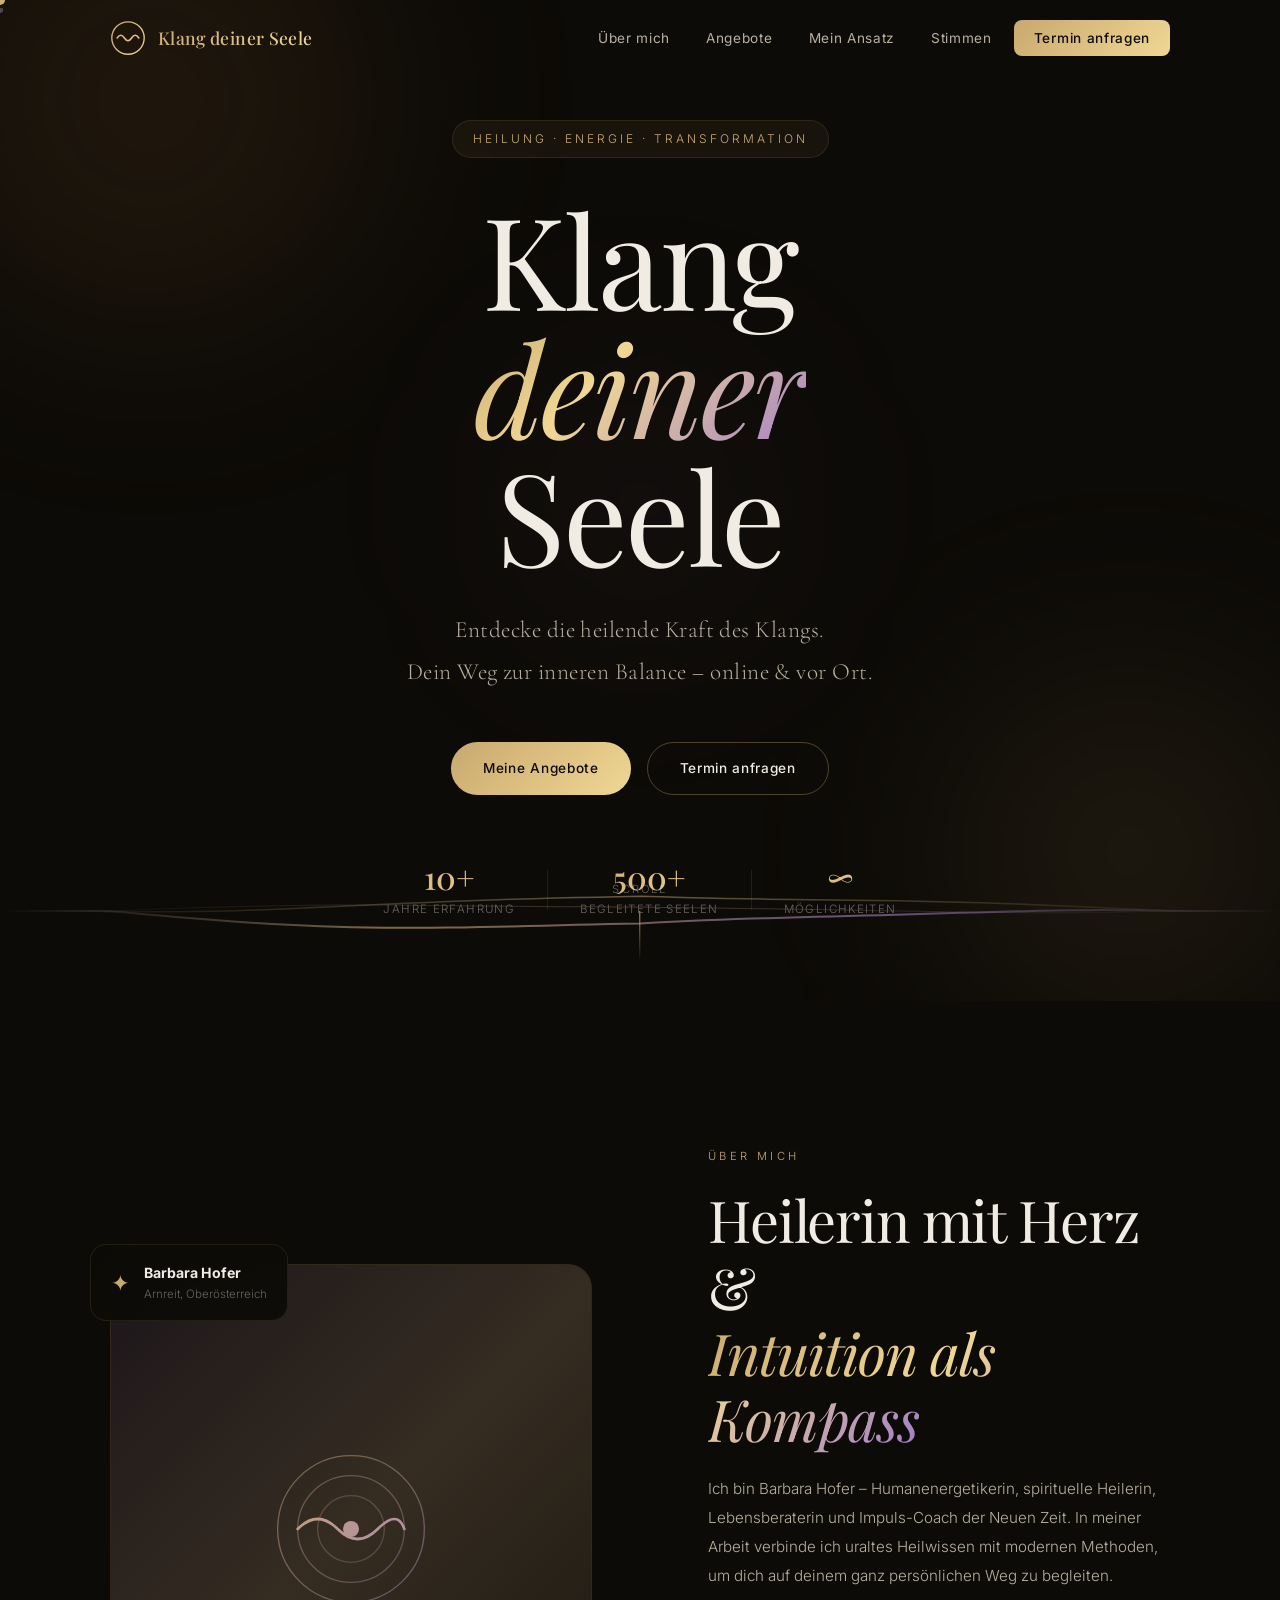
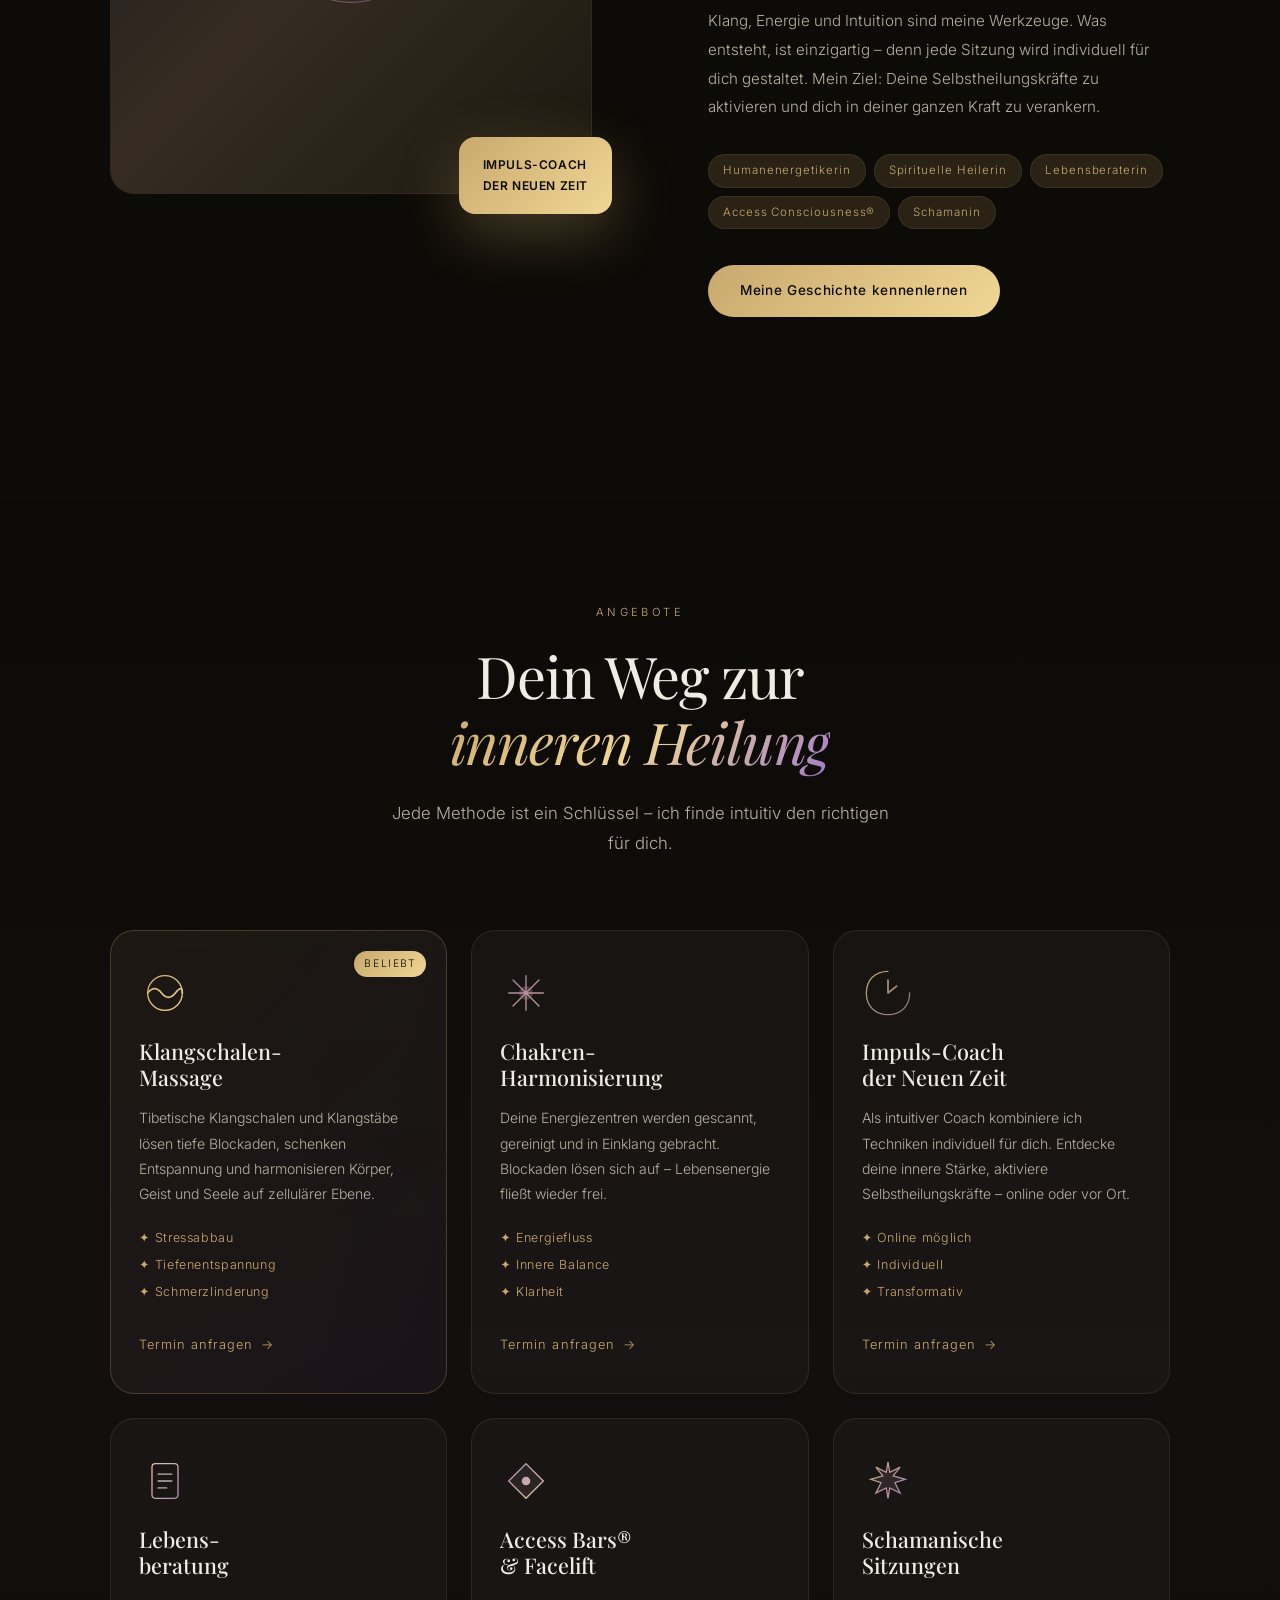
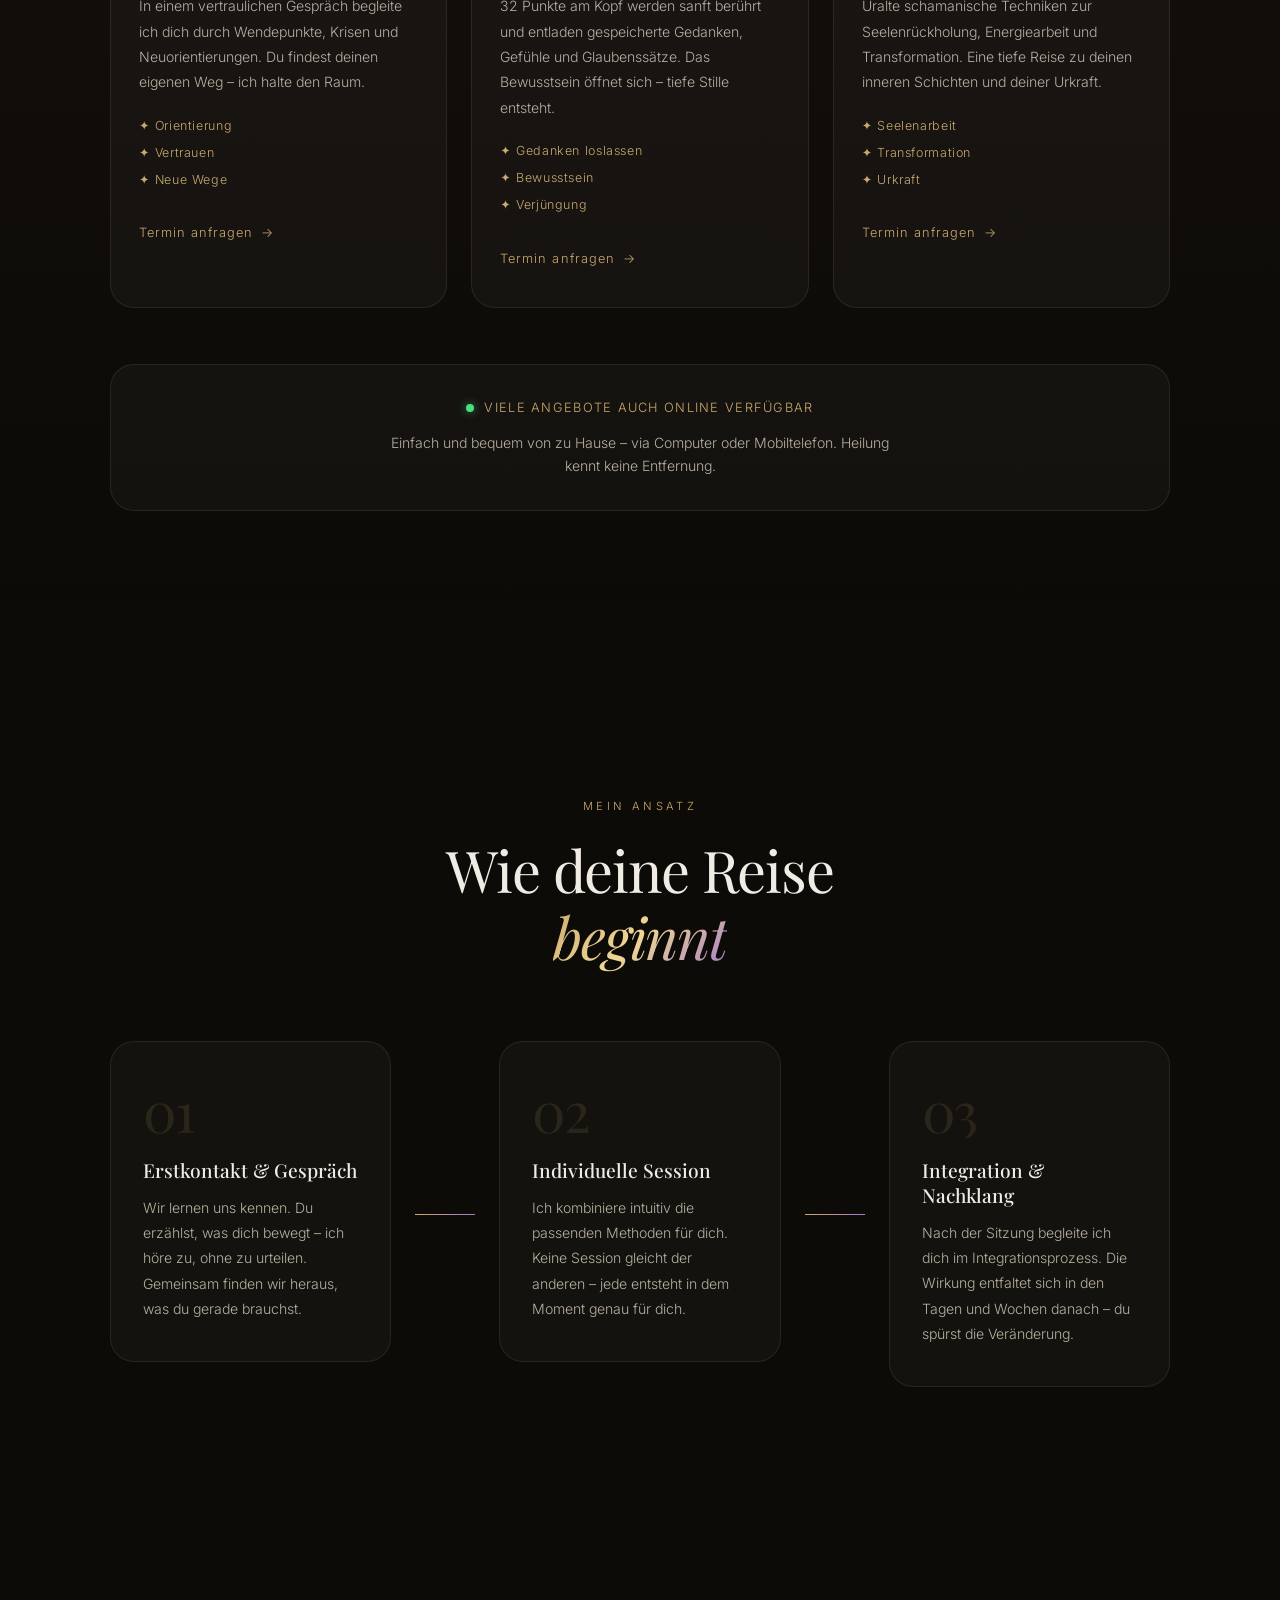
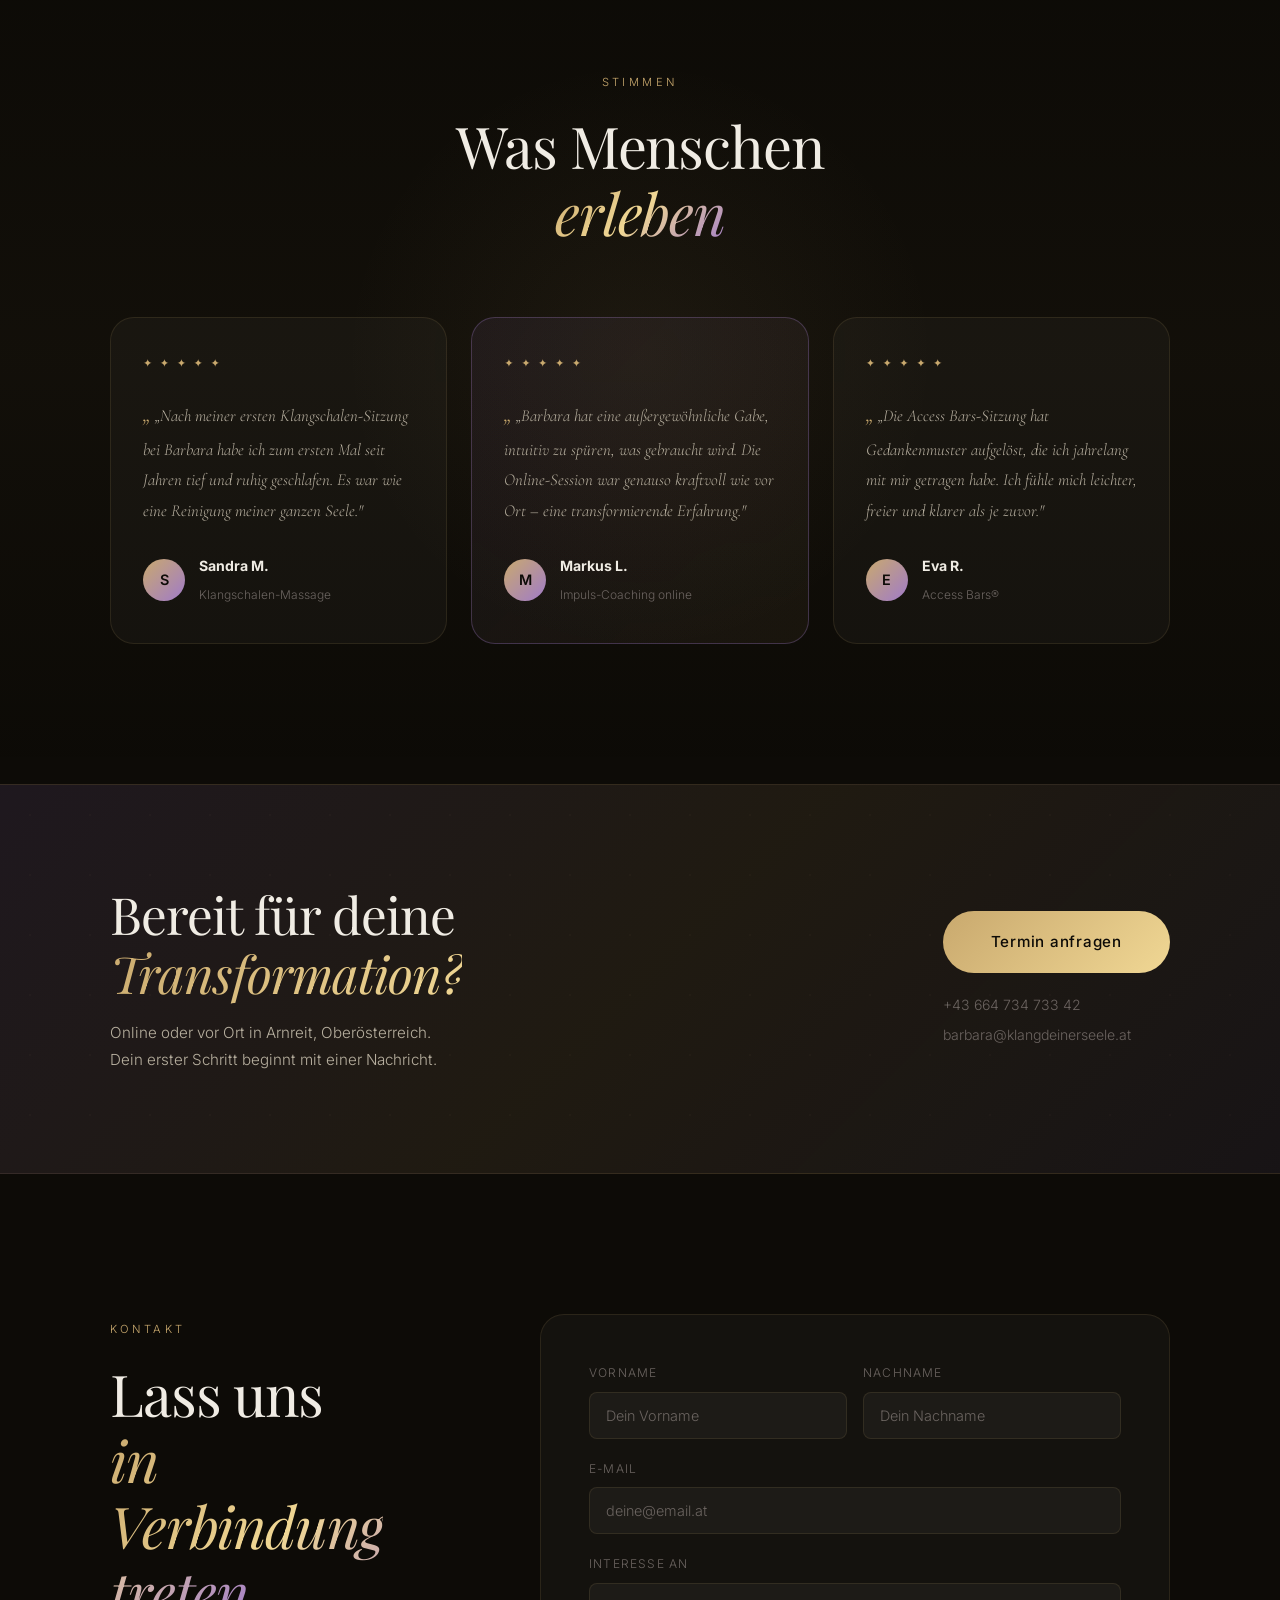
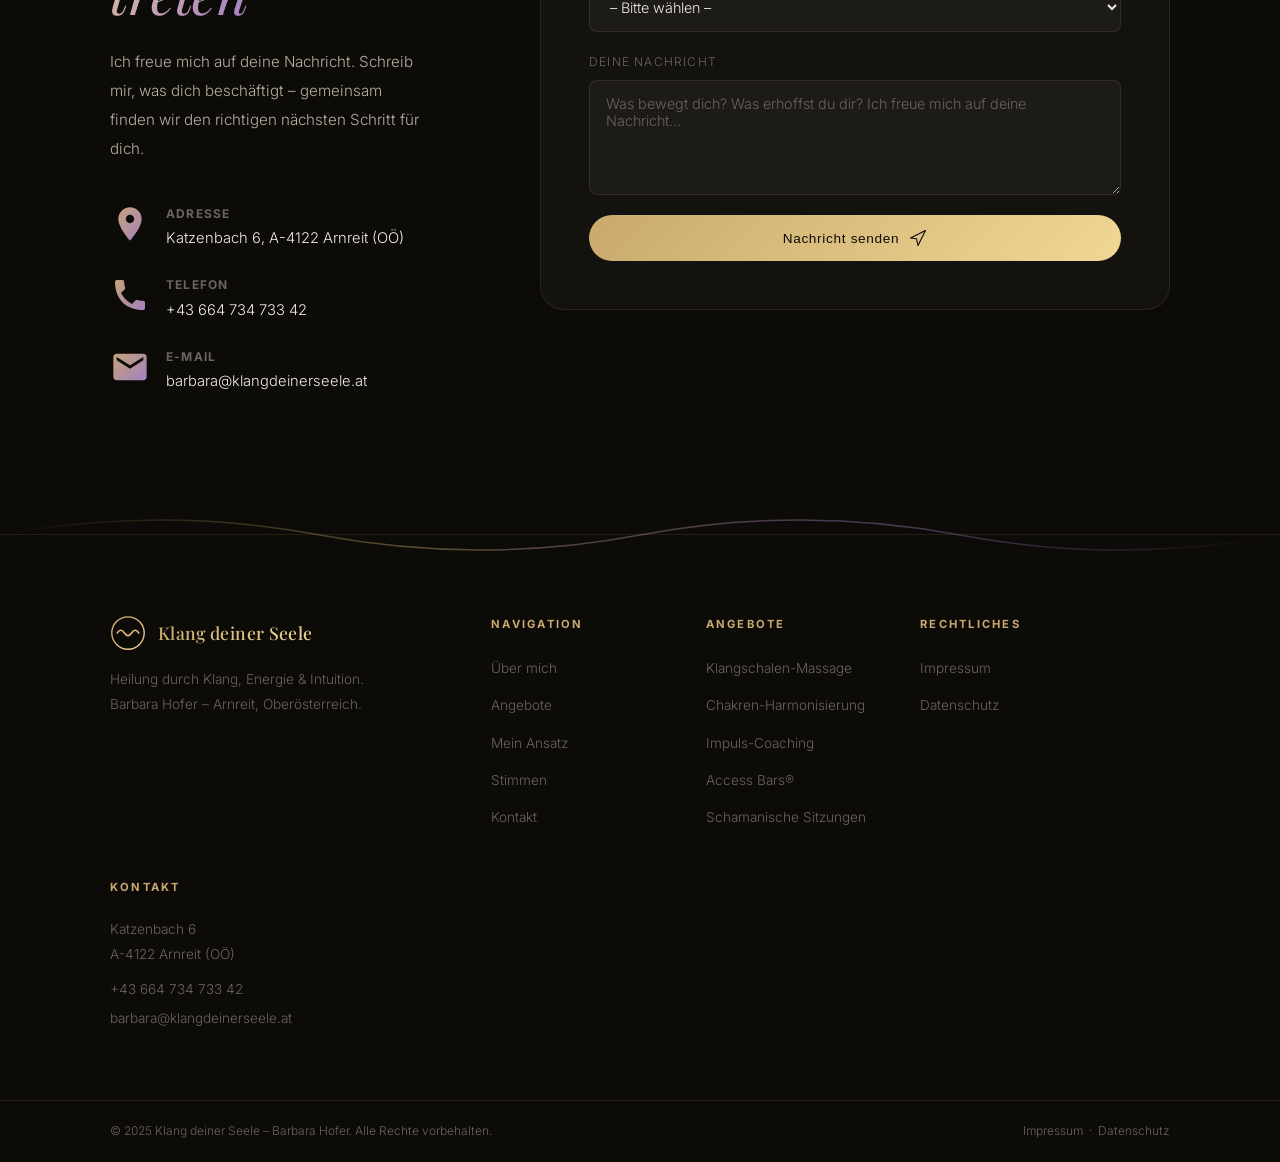
==== commit 5748d436: "Impressum und Datenschutz Seiten hinzugefügt - impressum.html: Angaben gemäß § 5 ECG - datenschutz.h" ====
--- a/index.html
+++ b/index.html
@@ -559,6 +559,13 @@
           <li><a href="#services">Schamanische Sitzungen</a></li>
         </ul>
       </div>
+      <div class="footer-links">
+        <h4>Rechtliches</h4>
+        <ul>
+          <li><a href="impressum.html">Impressum</a></li>
+          <li><a href="datenschutz.html">Datenschutz</a></li>
+        </ul>
+      </div>
       <div class="footer-contact">
         <h4>Kontakt</h4>
         <p>Katzenbach 6<br>A-4122 Arnreit (OÖ)</p>
@@ -569,7 +576,11 @@
     <div class="footer-bottom">
       <div class="container">
         <span>© 2025 Klang deiner Seele – Barbara Hofer. Alle Rechte vorbehalten.</span>
-        <span>Mit ♡ gestaltet</span>
+        <span>
+          <a href="impressum.html" style="color: inherit; text-decoration: none; transition: color 0.3s;" onmouseover="this.style.color='#c9a96e'" onmouseout="this.style.color='inherit'">Impressum</a>
+          &nbsp;·&nbsp;
+          <a href="datenschutz.html" style="color: inherit; text-decoration: none; transition: color 0.3s;" onmouseover="this.style.color='#c9a96e'" onmouseout="this.style.color='inherit'">Datenschutz</a>
+        </span>
       </div>
     </div>
   </footer>
